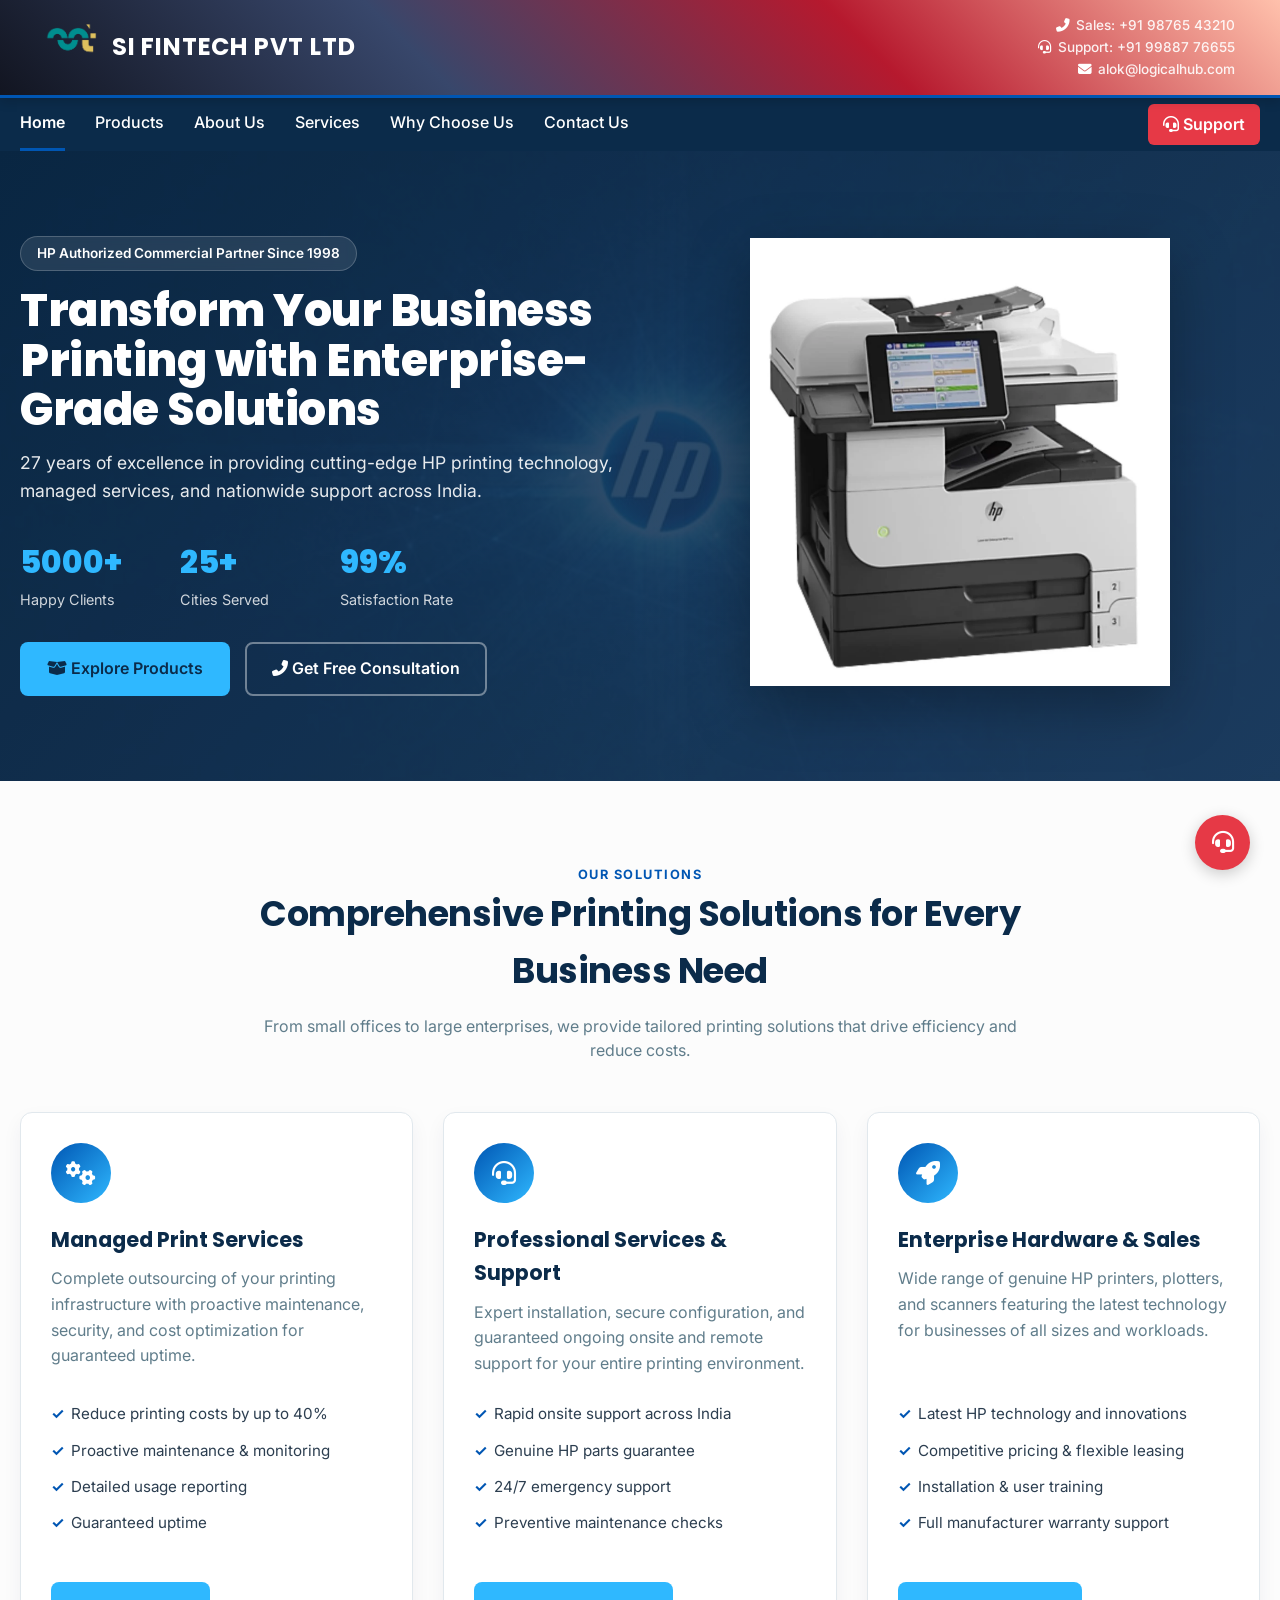
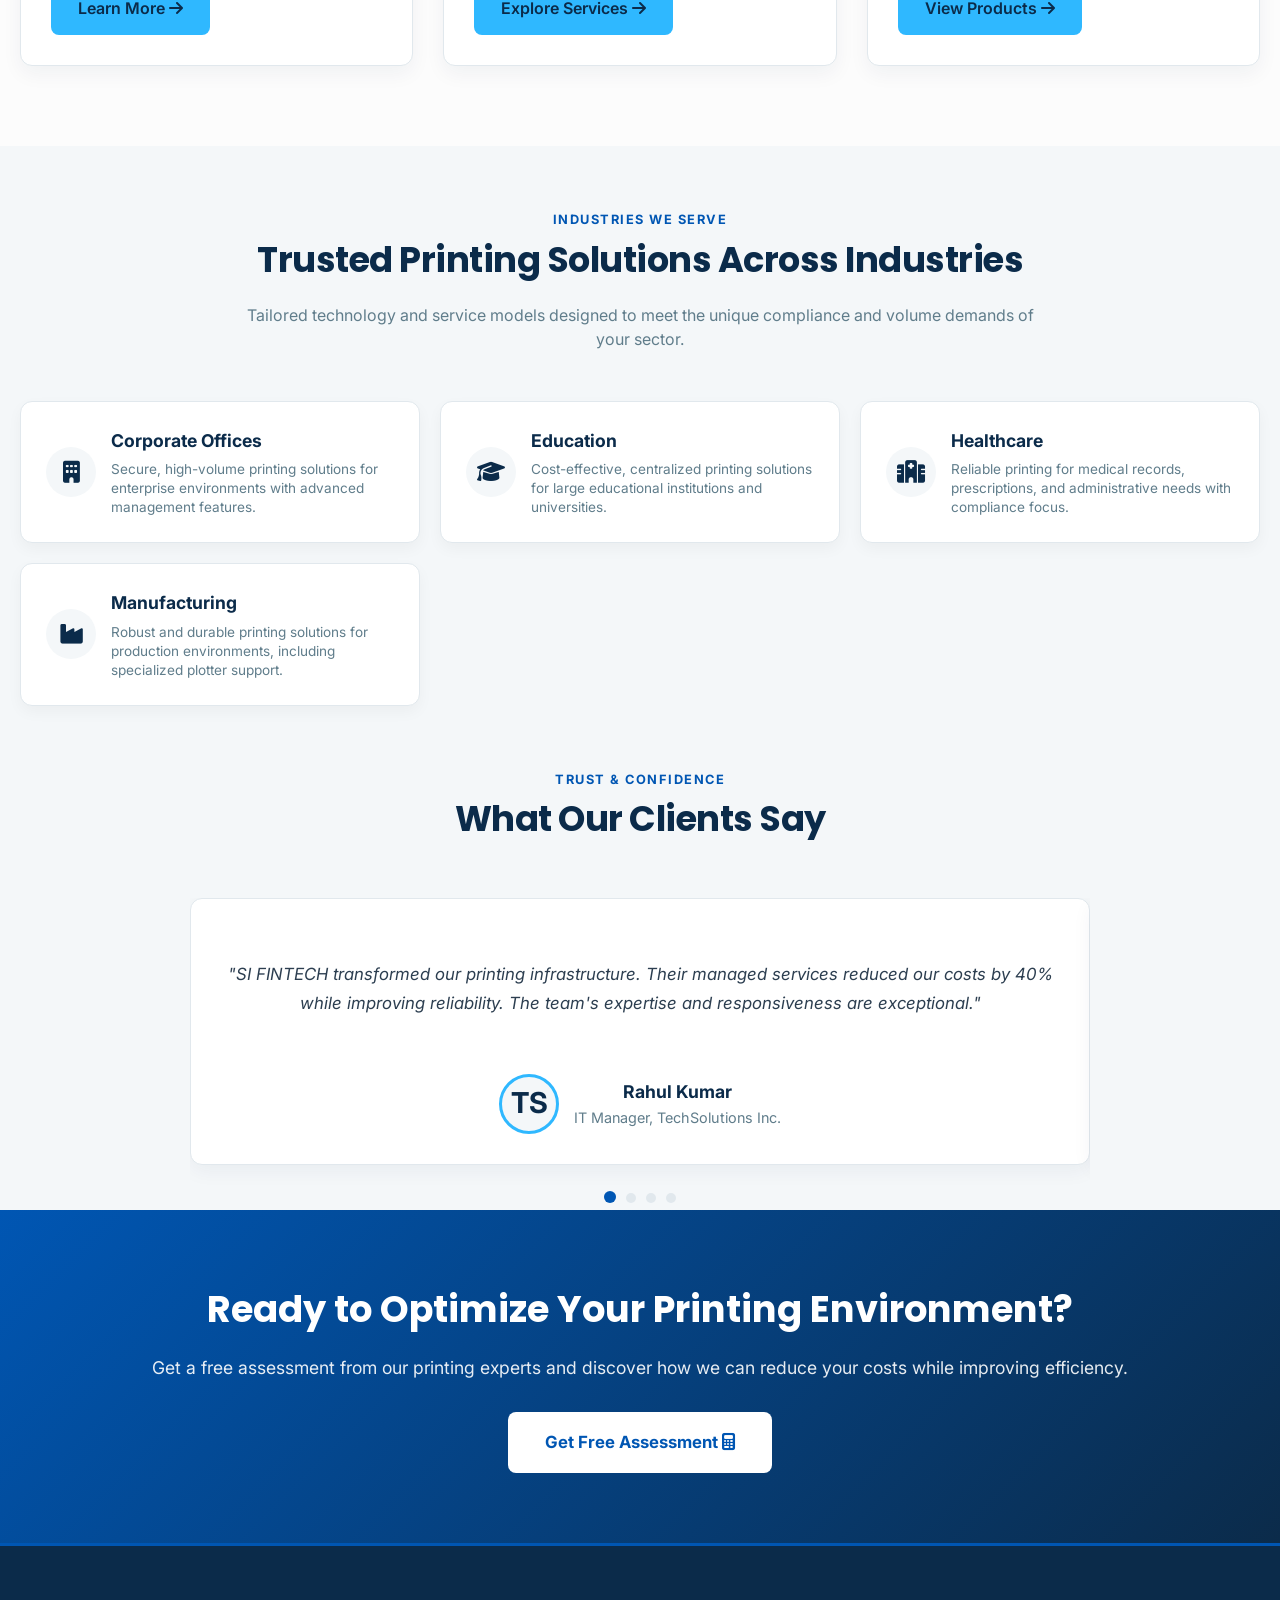
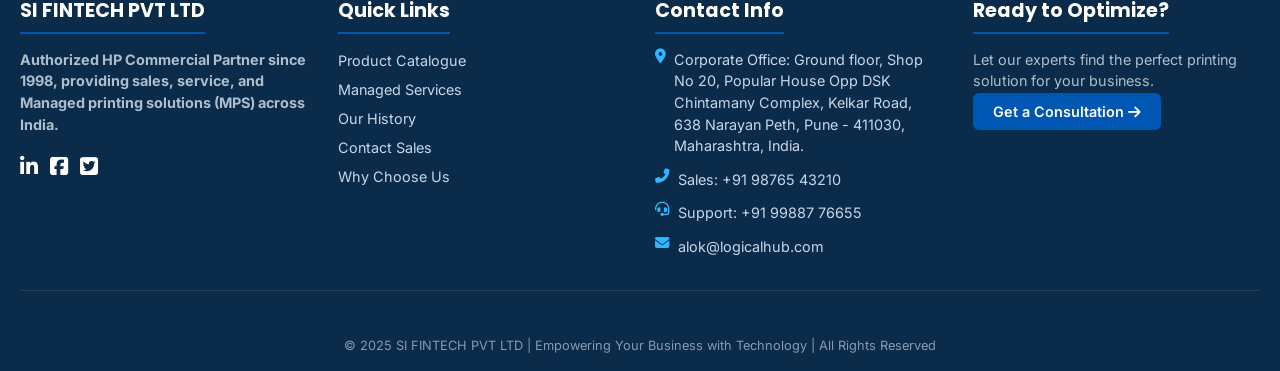
==== index.html @ 65363b20 "Initial website upload" ====
<!DOCTYPE html>
<html lang="en">

<head>
    <meta charset="UTF-8">
    <meta name="viewport" content="width=device-width, initial-scale=1.0">
    <title>SI FINTECH LTD - Premium HP Printer Solutions</title>
    <meta name="description"
        content="SI FINTECH LTD - HP Authorized Sales & Service Commercial Partner offering premium printing solutions, managed services, and expert support across India.">
    <link rel="stylesheet" href="https://cdnjs.cloudflare.com/ajax/libs/font-awesome/6.4.0/css/all.min.css">
    <link rel="preconnect" href="https://fonts.googleapis.com">
    <link rel="preconnect" href="https://fonts.gstatic.com" crossorigin>
    <link
        href="https://fonts.googleapis.com/css2?family=Poppins:wght@400;600;700;800&family=Inter:wght@400;500;600;700&display=swap"
        rel="stylesheet">

    <style>
        /* =======================================
           Global/Design Variables (Consistent Palette)
           ======================================= */
        :root {
            --primary-blue: #0056b3;
            /* HP Blue/Core Brand */
            --secondary-navy: #0B2B4A;
            /* Dark Header/Footer/Text */
            --accent-sky: #2FB8FF;
            /* Primary CTA/Highlight */
            --accent-red: #e63946;
            /* Support/Urgent CTA */
            --text-dark: #2c3e50;
            --text-medium: #607d8b;
            --bg-main: #fcfcfc;
            --bg-light: #f4f7f9;
            /* Subtle background */
            --border-subtle: #e1e8ed;
            --shadow-card: 0 10px 30px rgba(11, 43, 74, 0.08);
            --shadow-hover: 0 20px 40px rgba(11, 43, 74, 0.15);
            /* Updated Header Gradient for a premium, darker feel */
            --header-gradient: linear-gradient(45deg, #121521, #38476b, #b6192e, #ffc1ac);
            --gradient-primary: linear-gradient(135deg, var(--primary-blue), var(--accent-sky));
            --gradient-secondary: linear-gradient(135deg, var(--secondary-navy), #1f4268);
            --max-width: 1280px;
        }

        /* Base and Layout Reset */
        * {
            box-sizing: border-box;
            margin: 0;
            padding: 0;
        }

        html {
            scroll-behavior: smooth;
        }

        body {
            font-family: 'Inter', sans-serif;
            color: var(--text-dark);
            line-height: 1.6;
            background: var(--bg-light);
            min-height: 100vh;
            display: flex;
            flex-direction: column;
            -webkit-font-smoothing: antialiased;
            -moz-osx-font-smoothing: grayscale;
        }

        a {
            text-decoration: none;
            color: var(--primary-blue);
            transition: color 0.2s, background-color 0.2s;
        }

        a:hover {
            color: var(--accent-sky);
        }

        /* ---------------------------------------
           Header and Navigation (Refined)
           --------------------------------------- */
        header {
            background: var(--header-gradient);
            color: white;
            padding: 15px 25px;
            /* Reduced padding */
            border-bottom: 3px solid var(--primary-blue);
            box-shadow: 0 4px 10px rgba(0, 0, 0, 0.15);
            position: relative;
            top: 0;
            z-index: 1000;

        }

        .header-content {
            max-width: var(--max-width);
            margin: 0 auto;
            padding: 0 20px;
            display: flex;
            justify-content: space-between;
            align-items: center;
        }

        .logo {
            display: flex;
            align-items: center;
            gap: 12px;
        }

        .logo img {
            height: 55px;
            /* Slightly reduced logo size */
            width: auto;
        }

        .header-content h1 {
            font-size: 1.5rem;
            /* Reduced font size */
            font-weight: 700;
            margin: 0;
            letter-spacing: 0.8px;
            text-transform: uppercase;
            font-family: 'Poppins', sans-serif;
        }

        .header-contact {
            display: flex;
            flex-direction: column;
            align-items: flex-end;
            font-size: 0.85rem;
        }

        .header-contact .contact-info {
            display: flex;
            align-items: center;
            gap: 6px;
        }

        .header-contact a {
            color: white;
            font-weight: 500;
            opacity: 0.9;
        }

        .header-contact a:hover {
            color: var(--accent-sky);
        }

        nav {
            background: var(--secondary-navy);
            box-shadow: 0 2px 4px rgba(0, 0, 0, 0.05);
        }

        .nav-container {
            max-width: var(--max-width);
            margin: 0 auto;
            padding: 0 20px;
            display: flex;
            justify-content: flex-start;
            gap: 30px;
        }

        nav a {
            padding: 12px 0;
            /* Reduced padding */
            font-size: 1rem;
            color: white;
            font-weight: 500;
            transition: color 0.2s, border-bottom 0.2s;
            border-bottom: 3px solid transparent;
            /* Reduced border thickness */
        }

        nav a:hover {
            color: var(--accent-sky);
            border-bottom-color: var(--accent-sky);
        }

        nav a.active {
            color: white;
            border-bottom-color: var(--primary-blue);
            font-weight: 600;
        }

        .support-link {
            margin-left: auto;
            background: var(--accent-red);
            padding: 8px 15px !important;
            border-radius: 6px;
            border-bottom: none !important;
            font-weight: 600;
            align-self: center;
            /* Align with nav links */
        }

        .support-link:hover {
            background: #c1121f;
            color: white !important;
            transform: translateY(-1px);
        }

        /* ---------------------------------------
           HERO SECTION (Tighter/More Professional)
           --------------------------------------- */
        .modern-hero {
            position: relative;
            min-height: 70vh;
            /* Reduced height */
            background: var(--gradient-secondary);
            color: white;
            display: flex;
            align-items: center;
            overflow: hidden;
        }

        .hero-background {
            position: absolute;
            top: 0;
            left: 0;
            width: 100%;
            height: 100%;
            background: url('Home-page-photos/hp.jpg') center/cover;
            opacity: 0.1;
            /* Reduced opacity */
            z-index: 1;
        }

        .hero-content {
            position: relative;
            z-index: 2;
            max-width: var(--max-width);
            margin: 0 auto;
            padding: 60px 20px;
            width: 100%;
            display: grid;
            grid-template-columns: 1fr 1fr;
            gap: 40px;
            /* Reduced gap */
            align-items: center;
        }

        .hero-text {
            max-width: 600px;
        }

        .hero-badge {
            display: inline-block;
            background: rgba(255, 255, 255, 0.1);
            padding: 6px 16px;
            /* Reduced padding */
            border-radius: 20px;
            font-size: 0.85rem;
            margin-bottom: 15px;
            backdrop-filter: blur(5px);
            border: 1px solid rgba(255, 255, 255, 0.2);
            font-weight: 600;
        }

        .hero-text h1 {
            font-size: 2.8rem;
            /* Reduced font size for better decency */
            font-weight: 800;
            margin-bottom: 15px;
            line-height: 1.1;
            font-family: 'Poppins', sans-serif;
            letter-spacing: -0.5px;
        }

        .hero-text p {
            font-size: 1.1rem;
            /* Reduced font size */
            margin-bottom: 25px;
            opacity: 0.9;
        }

        .hero-stats {
            display: flex;
            gap: 40px;
            margin: 30px 0;
            flex-wrap: wrap;
        }

        .hero-stat {
            text-align: left;
            /* Aligned left for better flow with hero text */
            min-width: 120px;
        }

        .hero-stat-number {
            font-size: 2rem;
            /* Reduced font size */
            font-weight: 800;
            color: var(--accent-sky);
            display: block;
            font-family: 'Poppins', sans-serif;
        }

        .hero-stat-label {
            font-size: 0.9rem;
            opacity: 0.8;
        }

        .hero-buttons {
            display: flex;
            gap: 15px;
            flex-wrap: wrap;
        }

        .btn {
            display: inline-block;
            padding: 12px 25px;
            /* Reduced padding */
            border-radius: 8px;
            font-weight: 600;
            transition: all 0.3s ease;
            font-size: 1rem;
            border: 2px solid transparent;
        }

        .btn-primary {
            background: var(--accent-sky);
            color: var(--secondary-navy);
        }

        .btn-primary:hover {
            background: white;
            transform: translateY(-2px);
            box-shadow: 0 8px 20px rgba(0, 0, 0, 0.15);
        }

        .btn-secondary {
            background: transparent;
            color: white;
            border: 2px solid rgba(255, 255, 255, 0.4);
        }

        .btn-secondary:hover {
            background: rgba(255, 255, 255, 0.1);
            color: white;
            transform: translateY(-2px);
            border: 2px solid white;
        }

        .hero-visual {
            position: relative;
            text-align: center;
            padding: 10px;
        }

        .hero-product {
            max-width: 100%;
            height: auto;
            filter: drop-shadow(0 20px 30px rgba(0, 0, 0, 0.3));
            animation: float 3s ease-in-out infinite;
        }

        /* Keep existing float animation */
        @keyframes float {

            0%,
            100% {
                transform: translateY(0);
            }

            50% {
                transform: translateY(-10px);
            }
        }

        /* ---------------------------------------
           FEATURED SOLUTIONS SECTION (Refined Cards)
           --------------------------------------- */
        .featured-solutions {
            padding: 80px 20px;
            /* Reduced padding */
            background: var(--bg-main);
        }

        .section-header {
            text-align: center;
            max-width: 800px;
            margin: 0 auto 50px;
        }

        .section-tag {
            color: var(--primary-blue);
            /* Changed tag color to primary blue */
            font-weight: 700;
            margin-bottom: 10px;
            text-transform: uppercase;
            letter-spacing: 1.5px;
            font-size: 0.8rem;
        }

        .section-title {
            font-size: 2.2rem;
            /* Reduced font size */
            color: var(--secondary-navy);
            margin-bottom: 15px;
            font-weight: 700;
            font-family: 'Poppins', sans-serif;
            letter-spacing: -0.5px;
        }

        .section-subtitle {
            font-size: 1rem;
            /* Reduced font size */
            color: var(--text-medium);
            line-height: 1.5;
        }

        .solutions-grid {
            max-width: var(--max-width);
            margin: 0 auto;
            display: grid;
            grid-template-columns: repeat(auto-fit, minmax(320px, 1fr));
            gap: 30px;
        }

        .solution-card {
            background: white;
            border-radius: 12px;
            /* Softer corners */
            padding: 30px;
            /* Reduced padding */
            box-shadow: 0 8px 20px rgba(11, 43, 74, 0.05);
            /* Softer shadow */
            transition: all 0.3s ease;
            border: 1px solid var(--border-subtle);
            text-align: left;
            /* Aligned left for pro look */
            position: relative;
            display: flex;
            flex-direction: column;
            min-height: 380px;
            /* Consistent height */
        }

        .solution-card:hover {
            transform: translateY(-5px);
            box-shadow: var(--shadow-hover);
        }

        .solution-icon {
            width: 60px;
            /* Reduced icon size */
            height: 60px;
            background: var(--gradient-primary);
            border-radius: 50%;
            display: flex;
            align-items: center;
            justify-content: center;
            margin: 0 0 20px 0;
            /* Aligned left */
            color: white;
            font-size: 1.5rem;
        }

        .solution-card h3 {
            font-size: 1.3rem;
            /* Reduced font size */
            color: var(--secondary-navy);
            margin-bottom: 10px;
            font-weight: 700;
            font-family: 'Poppins', sans-serif;
        }

        .solution-card p {
            color: var(--text-medium);
            margin-bottom: 20px;
            line-height: 1.6;
        }

        .solution-features {
            list-style: none;
            margin-bottom: 25px;
            margin-top: auto;
            /* Push features and button to bottom */
        }

        .solution-features li {
            padding: 6px 0;
            color: var(--text-dark);
            position: relative;
            padding-left: 20px;
            /* Reduced padding */
            font-size: 0.95rem;
        }

        .solution-features li::before {
            content: '✓';
            position: absolute;
            left: 0;
            color: var(--primary-blue);
            /* Changed checkmark color */
            font-weight: bold;
        }

        .solution-card .btn-primary {
            margin-top: 15px;
            align-self: flex-start;
            /* Align button left */
        }

        /* ---------------------------------------
           INDUSTRY FOCUS SECTION (Inline style for Decency)
           --------------------------------------- */
        .industry-focus {
            padding: 60px 20px;
            /* Reduced padding */
            background: var(--bg-light);
        }

        .industry-grid {
            max-width: var(--max-width);
            margin: 0 auto;
            display: grid;
            /* Updated to use the 3-column layout on large screens for a cleaner look */
            grid-template-columns: repeat(auto-fit, minmax(300px, 1fr));
            gap: 20px;
        }

        .industry-card {
            background: white;
            border-radius: 12px;
            padding: 25px;
            text-align: left;
            box-shadow: 0 6px 15px rgba(0, 0, 0, 0.04);
            transition: all 0.3s ease;
            border: 1px solid var(--border-subtle);
            display: flex;
            /* Flexbox for icon and text alignment */
            align-items: center;
            gap: 15px;
        }

        .industry-card:hover {
            transform: translateY(-3px);
            box-shadow: 0 10px 25px rgba(0, 0, 0, 0.08);
        }

        .industry-icon {
            flex-shrink: 0;
            /* Prevent icon from shrinking */
            width: 50px;
            height: 50px;
            background: var(--bg-light);
            border-radius: 50%;
            display: flex;
            align-items: center;
            justify-content: center;
            color: var(--secondary-navy);
            font-size: 1.4rem;
        }

        .industry-text h3 {
            font-size: 1.1rem;
            color: var(--secondary-navy);
            margin-bottom: 5px;
            font-weight: 700;
        }

        .industry-text p {
            color: var(--text-medium);
            font-size: 0.85rem;
            line-height: 1.4;
            margin-bottom: 0;
        }

        /* ---------------------------------------
           HP PARTNERSHIP BANNER
           --------------------------------------- */
        .partnership-banner {
            background: var(--gradient-secondary);
            color: white;
            padding: 60px 20px;
            /* Reduced padding */
            text-align: center;
        }

        .hp-logo {
            font-size: 3rem;
            color: white;
            margin-bottom: 15px;
        }

        .partnership-content h2 {
            font-size: 2rem;
            /* Reduced font size */
            margin-bottom: 15px;
            font-family: 'Poppins', sans-serif;
        }

        .partnership-content p {
            font-size: 1.1rem;
            margin-bottom: 25px;
            opacity: 0.9;
        }

        /* Add these styles to the existing <style> block */

        /* ---------------------------------------
   TESTIMONIALS CAROUSEL (Updated)
   --------------------------------------- */
        .testimonials-carousel {
            max-width: 900px;
            /* Increased max width for more impact */
            margin: 0 auto;
            overflow: hidden;
            /* Hide extra slides */
            position: relative;
        }

        .testimonial-slides-wrapper {
            display: flex;
            transition: transform 0.8s ease-in-out;
            /* Smooth transition for slide changes */
            width: 400%;
            /* For 4 slides */
        }

        .testimonial-slide {
            flex: 0 0 25%;
            /* Each slide takes 25% of the wrapper (for 4 slides) */
            background: white;
            border-radius: 12px;
            padding: 30px;
            box-shadow: 0 6px 20px rgba(11, 43, 74, 0.05);
            text-align: center;
            border: 1px solid var(--border-subtle);
            box-sizing: border-box;
            /* Ensure padding is included in the 25% width */
        }

        .testimonial-text {
            font-size: 1.05rem;
            line-height: 1.7;
            color: var(--text-dark);
            margin-bottom: 25px;
            font-style: italic;
            min-height: 120px;
            /* Ensure consistent card height */
            display: flex;
            align-items: center;
            justify-content: center;
        }

        .testimonial-author {
            display: flex;
            align-items: center;
            justify-content: center;
            gap: 15px;
            margin-top: 20px;
        }

        .author-logo-container {
            width: 60px;
            height: 60px;
            border-radius: 50%;
            overflow: hidden;
            background: var(--bg-light);
            border: 3px solid var(--accent-sky);
            display: flex;
            align-items: center;
            justify-content: center;
            flex-shrink: 0;
        }

        .author-logo-container img {
            width: 100%;
            height: 100%;
            object-fit: contain;
            padding: 5px;
        }

        .author-logo-placeholder {
            font-size: 1.8rem;
            font-weight: 700;
            color: var(--secondary-navy);
        }

        .author-info h4 {
            font-size: 1.1rem;
            color: var(--secondary-navy);
            margin: 0;
            font-weight: 700;
        }

        .author-info p {
            font-size: 0.9rem;
            color: var(--text-medium);
            margin: 0;
        }

        /* Dots for navigation */
        .carousel-dots {
            text-align: center;
            margin-top: 20px;
        }

        .dot {
            display: inline-block;
            height: 10px;
            width: 10px;
            margin: 0 5px;
            background-color: var(--border-subtle);
            border-radius: 50%;
            cursor: pointer;
            transition: background-color 0.3s;
        }

        .dot.active {
            background-color: var(--primary-blue);
            width: 12px;
            height: 12px;
        }

        /* Responsive adjustments for the carousel */
        @media (max-width: 768px) {
            .testimonial-text {
                min-height: 100px;
            }
        }

        /* ---------------------------------------
           CTA SECTION (More contrast)
           --------------------------------------- */
        .cta-section {
            padding: 70px 20px;
            background: linear-gradient(135deg, var(--primary-blue) 0%, var(--secondary-navy) 100%);
            /* Stronger gradient */
            color: white;
            text-align: center;
        }

        .cta-content h2 {
            font-size: 2.3rem;
            margin-bottom: 15px;
            font-family: 'Poppins', sans-serif;
            font-weight: 700;
        }

        .cta-content p {
            font-size: 1.1rem;
            margin-bottom: 30px;
            opacity: 0.9;
        }

        .btn-white {
            background: white;
            color: var(--primary-blue);
            padding: 15px 35px;
            font-size: 1.05rem;
            font-weight: 700;
            border-radius: 8px;
        }

        .btn-white:hover {
            background: var(--accent-sky);
            color: white;
            transform: translateY(-2px);
        }

        /* ---------------------------------------
           Footer Styles (Tighter)
           --------------------------------------- */
        .main-footer {
            background: var(--secondary-navy);
            color: #aebecd;
            padding: 50px 20px 0;
            font-size: 0.9rem;
            border-top: 3px solid var(--primary-blue);
        }

        .footer-container {
            max-width: var(--max-width);
            margin: 0 auto 30px;
            display: grid;
            grid-template-columns: repeat(auto-fit, minmax(220px, 1fr));
            gap: 30px;
            padding-bottom: 20px;
            border-bottom: 1px solid rgba(255, 255, 255, 0.1);
        }

        .footer-column h4 {
            font-size: 1.2rem;
            color: white;
            margin-bottom: 15px;
            font-weight: 700;
            border-bottom: 2px solid var(--primary-blue);
            padding-bottom: 5px;
            display: inline-block;
            font-family: 'Poppins', sans-serif;
        }

        .footer-column p {
            margin-bottom: 8px;
            line-height: 1.5;
        }

        .footer-links ul {
            list-style: none;
        }

        .footer-links li {
            margin-bottom: 6px;
        }

        .footer-links a,
        .footer-contact a,
        .footer-contact span {
            color: #c6d8ea;
            transition: color 0.2s;
            line-height: 1.5;
            display: inline-block;
        }

        .footer-links a:hover,
        .footer-contact a:hover {
            color: var(--accent-sky);
        }

        .footer-contact i {
            color: var(--accent-sky);
            margin-right: 8px;
            width: 15px;
        }

        .footer-contact-item {
            display: flex;
            align-items: flex-start;
            margin-bottom: 12px;
        }

        .social-links {
            margin-top: 15px;
            display: flex;
            gap: 12px;
        }

        .social-links a {
            font-size: 1.3rem;
            color: white;
        }

        .btn-footer-cta {
            background-color: var(--primary-blue);
            color: white;
            padding: 10px 20px;
            border-radius: 6px;
            font-weight: 600;
            margin-top: 10px;
            transition: background 0.3s;
        }

        .btn-footer-cta:hover {
            background-color: var(--accent-sky);
        }

        .footer-bottom {
            text-align: center;
            padding: 15px 20px;
            font-size: 0.8rem;
            color: #889aad;
        }

        /* Floating Support (Use button for better accessibility) */
        .floating-support {
            position: fixed;
            bottom: 30px;
            right: 30px;
            z-index: 1000;
            display: flex;
            flex-direction: column;
            align-items: flex-end;
            gap: 10px;
        }

        .support-icon {
            border: none;
            width: 55px;
            height: 55px;
            background: var(--accent-red);
            border-radius: 50%;
            display: flex;
            align-items: center;
            justify-content: center;
            color: white;
            font-size: 1.4rem;
            cursor: pointer;
            box-shadow: 0 4px 15px rgba(0, 0, 0, 0.2);
            transition: all 0.3s;
        }

        .support-icon:hover {
            transform: scale(1.05);
        }

        .support-options {
            background: white;
            border-radius: 8px;
            box-shadow: 0 5px 20px rgba(0, 0, 0, 0.15);
            padding: 10px;
            display: none;
            flex-direction: column;
            gap: 8px;
            min-width: 160px;
        }

        .floating-support.active .support-options {
            display: flex;
        }

        .support-option {
            display: flex;
            align-items: center;
            gap: 10px;
            padding: 8px 10px;
            border-radius: 4px;
            color: var(--secondary-navy);
            font-weight: 500;
            transition: background 0.2s;
            font-size: 0.9rem;
        }

        .support-option:hover {
            background: var(--bg-light);
        }

        .support-option i {
            width: 20px;
            text-align: center;
        }

        /* Back to Top Button */
        .back-to-top {
            position: fixed;
            bottom: 30px;
            right: 30px;
            width: 50px;
            height: 50px;
            background: var(--primary-blue);
            color: white;
            border-radius: 50%;
            display: flex;
            align-items: center;
            justify-content: center;
            cursor: pointer;
            opacity: 0;
            visibility: hidden;
            transition: all 0.3s;
            z-index: 999;
            box-shadow: 0 4px 10px rgba(0, 0, 0, 0.2);
        }

        .back-to-top.visible {
            opacity: 1;
            visibility: visible;
            bottom: 90px;
            /* Offset from floating support options */
        }

        .floating-support.active+.back-to-top.visible {
            bottom: 200px;
            /* Move up when options are open */
        }

        .back-to-top:hover {
            background: var(--secondary-navy);
            transform: translateY(-2px);
        }

        /* ---------------------------------------
           Responsive Design
           --------------------------------------- */
        @media (max-width: 1024px) {
            .hero-content {
                grid-template-columns: 1fr;
                text-align: center;
                gap: 40px;
            }

            .hero-stat {
                text-align: center;
            }

            .hero-stats {
                justify-content: center;
            }

            .hero-buttons {
                justify-content: center;
            }

            .hero-text h1 {
                font-size: 2.5rem;
            }

            .industry-grid {
                grid-template-columns: repeat(auto-fit, minmax(350px, 1fr));
            }
        }

        @media (max-width: 768px) {
            .header-content {
                flex-direction: column;
                text-align: center;
                gap: 15px;
            }

            .header-contact {
                align-items: center;
                margin-top: 10px;
            }

            .nav-container {
                justify-content: space-around;
                gap: 15px;
                flex-wrap: wrap;
            }

            nav a {
                padding: 10px 0;
            }

            .support-link {
                margin-left: 0;
            }

            .hero-text h1 {
                font-size: 2rem;
            }

            .hero-text p {
                font-size: 1rem;
            }

            .solutions-grid {
                grid-template-columns: 1fr;
            }

            .section-title {
                font-size: 1.8rem;
            }

            .industry-grid {
                grid-template-columns: 1fr;
            }

            .industry-card {
                flex-direction: column;
                text-align: center;
            }

            .industry-text {
                text-align: center;
            }

            .industry-icon {
                margin: 0 auto;
            }

            .cta-content h2 {
                font-size: 1.8rem;
            }

            .footer-container {
                grid-template-columns: 1fr;
                text-align: center;
            }

            .footer-column h4 {
                margin-top: 20px;
            }

            .social-links {
                justify-content: center;
            }

            .footer-contact-item {
                flex-direction: column;
                align-items: center;
            }

            .footer-contact i {
                margin-right: 0;
                margin-bottom: 5px;
            }

            .floating-support {
                bottom: 20px;
                right: 20px;
            }

            .back-to-top {
                bottom: 80px;
                right: 20px;
            }
        }
    </style>
</head>

<body>
    <header>
        <div class="header-content">
            <div class="logo">
                <img src="SI FINTECH LTD Logo Design.png" alt="SI Fintech Logo">
                <h1>SI FINTECH PVT LTD</h1>
            </div>
            <div class="header-contact">
                <div class="contact-info">
                    <i class="fas fa-phone-alt"></i>
                    <a href="tel:+919876543210">Sales: +91 98765 43210</a>
                </div>
                <div class="contact-info">
                    <i class="fas fa-headset"></i>
                    <a href="tel:+919988776655">Support: +91 99887 76655</a>
                </div>
                <div class="contact-info">
                    <i class="fas fa-envelope"></i>
                    <a href="mailto:alok@logicalhub.com">alok@logicalhub.com</a>
                </div>
            </div>
        </div>
    </header>

    <nav>
        <div class="nav-container" role="navigation" aria-label="Main navigation">
            <a href="index.html" class="active">Home</a>
            <a href="products.html">Products</a>
            <a href="about.html">About Us</a>
            <a href="services.html">Services</a>
            <a href="unique.html">Why Choose Us</a>
            <a href="contact.html">Contact Us</a>
            <a href="support.html" class="support-link"><i class="fas fa-headset"></i> Support</a>
        </div>
    </nav>

    <section class="modern-hero" aria-labelledby="hero-heading">
        <div class="hero-background"></div>
        <div class="hero-content">
            <div class="hero-text">
                <span class="hero-badge">HP Authorized Commercial Partner Since 1998</span>
                <h1 id="hero-heading">Transform Your Business Printing with Enterprise-Grade Solutions</h1>
                <p>27 years of excellence in providing cutting-edge HP printing technology, managed services, and
                    nationwide support across India.</p>

                <div class="hero-stats">
                    <div class="hero-stat">
                        <span class="hero-stat-number">5000+</span>
                        <span class="hero-stat-label">Happy Clients</span>
                    </div>
                    <div class="hero-stat">
                        <span class="hero-stat-number">25+</span>
                        <span class="hero-stat-label">Cities Served</span>
                    </div>
                    <div class="hero-stat">
                        <span class="hero-stat-number">99%</span>
                        <span class="hero-stat-label">Satisfaction Rate</span>
                    </div>
                </div>

                <div class="hero-buttons">
                    <a href="products.html" class="btn btn-primary"><i class="fas fa-box-open"></i> Explore Products</a>
                    <a href="contact.html" class="btn btn-secondary"><i class="fas fa-phone-alt"></i> Get Free
                        Consultation</a>
                </div>
            </div>
            <div class="hero-visual" aria-hidden="true">
                <img src="Home-page-photos/HP-72525.png" alt="HP Enterprise Printer" class="hero-product" loading="lazy"
                    width="420" height="420">
            </div>
        </div>
    </section>

    <section class="featured-solutions" aria-labelledby="solutions-title">
        <div class="section-header">
            <span class="section-tag">Our Solutions</span>
            <h2 id="solutions-title" class="section-title">Comprehensive Printing Solutions for Every Business Need</h2>
            <p class="section-subtitle">From small offices to large enterprises, we provide tailored printing solutions
                that drive efficiency and reduce costs.</p>
        </div>

        <div class="solutions-grid">
            <article class="solution-card" role="listitem">
                <div class="solution-icon" aria-hidden="true">
                    <i class="fas fa-cogs"></i>
                </div>
                <h3>Managed Print Services</h3>
                <p>Complete outsourcing of your printing infrastructure with proactive maintenance, security, and cost
                    optimization for guaranteed uptime.</p>
                <ul class="solution-features">
                    <li>Reduce printing costs by up to 40%</li>
                    <li>Proactive maintenance & monitoring</li>
                    <li>Detailed usage reporting</li>
                    <li>Guaranteed uptime</li>
                </ul>
                <a href="services.html" class="btn btn-primary">Learn More <i class="fas fa-arrow-right"></i></a>
            </article>

            <article class="solution-card" role="listitem">
                <div class="solution-icon" aria-hidden="true">
                    <i class="fas fa-headset"></i>
                </div>
                <h3>Professional Services & Support</h3>
                <p>Expert installation, secure configuration, and guaranteed ongoing onsite and remote support for your
                    entire
                    printing environment.</p>
                <ul class="solution-features">
                    <li>Rapid onsite support across India</li>
                    <li>Genuine HP parts guarantee</li>
                    <li>24/7 emergency support</li>
                    <li>Preventive maintenance checks</li>
                </ul>
                <a href="services.html" class="btn btn-primary">Explore Services <i class="fas fa-arrow-right"></i></a>
            </article>

            <article class="solution-card" role="listitem">
                <div class="solution-icon" aria-hidden="true">
                    <i class="fas fa-rocket"></i>
                </div>
                <h3>Enterprise Hardware & Sales</h3>
                <p>Wide range of genuine HP printers, plotters, and scanners featuring the latest technology for
                    businesses of all sizes and workloads.</p>
                <ul class="solution-features">
                    <li>Latest HP technology and innovations</li>
                    <li>Competitive pricing & flexible leasing</li>
                    <li>Installation & user training</li>
                    <li>Full manufacturer warranty support</li>
                </ul>
                <a href="products.html" class="btn btn-primary">View Products <i class="fas fa-arrow-right"></i></a>
            </article>
        </div>
    </section>

    <section class="industry-focus" aria-labelledby="industry-title">
        <div class="section-header">
            <span class="section-tag">Industries We Serve</span>
            <h2 id="industry-title" class="section-title">Trusted Printing Solutions Across Industries</h2>
            <p class="section-subtitle">Tailored technology and service models designed to meet the unique compliance
                and volume demands of your sector.</p>
        </div>

        <div class="industry-grid">
            <div class="industry-card">
                <div class="industry-icon"><i class="fas fa-building"></i></div>
                <div class="industry-text">
                    <h3>Corporate Offices</h3>
                    <p>Secure, high-volume printing solutions for enterprise environments with advanced management
                        features.</p>
                </div>
            </div>

            <div class="industry-card">
                <div class="industry-icon"><i class="fas fa-graduation-cap"></i></div>
                <div class="industry-text">
                    <h3>Education</h3>
                    <p>Cost-effective, centralized printing solutions for large educational institutions and
                        universities.</p>
                </div>
            </div>

            <div class="industry-card">
                <div class="industry-icon"><i class="fas fa-hospital"></i></div>
                <div class="industry-text">
                    <h3>Healthcare</h3>
                    <p>Reliable printing for medical records, prescriptions, and administrative needs with compliance
                        focus.</p>
                </div>
            </div>

            <div class="industry-card">
                <div class="industry-icon"><i class="fas fa-industry"></i></div>
                <div class="industry-text">
                    <h3>Manufacturing</h3>
                    <p>Robust and durable printing solutions for production environments, including specialized plotter
                        support.</p>
                </div>
            </div>
        </div>
    </section>


    <section class="testimonials-section" aria-labelledby="testimonials-heading">
        <div class="section-header">
            <span class="section-tag">Trust & Confidence</span>
            <h2 id="testimonials-heading" class="section-title">What Our Clients Say</h2>
        </div>

        <div class="testimonials-carousel">
            <div class="testimonial-slides-wrapper" id="testimonialWrapper">
                <div class="testimonial-slide" role="article" aria-live="polite">
                    <p class="testimonial-text">"SI FINTECH transformed our printing infrastructure. Their managed
                        services
                        reduced our costs by 40% while improving reliability. The team's expertise and responsiveness
                        are
                        exceptional."</p>
                    <div class="testimonial-author">
                        <div class="author-logo-container">
                            <div class="author-logo-placeholder">TS</div>
                        </div>
                        <div class="author-info">
                            <h4>Rahul Kumar</h4>
                            <p>IT Manager, TechSolutions Inc.</p>
                        </div>
                    </div>
                </div>

                <div class="testimonial-slide" role="article" aria-live="polite">
                    <p class="testimonial-text">"The procurement of our new HP fleet was seamless. Excellent pricing,
                        swift
                        installation, and their team handled all the training. Truly professional service from start to
                        finish."</p>
                    <div class="testimonial-author">
                        <div class="author-logo-container">
                            <div class="author-logo-placeholder">AEC</div>
                        </div>
                        <div class="author-info">
                            <h4>Priya Sharma</h4>
                            <p>Head of Procurement, Ace Engineering Corp.</p>
                        </div>
                    </div>
                </div>

                <div class="testimonial-slide" role="article" aria-live="polite">
                    <p class="testimonial-text">"We rely heavily on our plotters, and SI FINTECH's support has been
                        flawless.
                        Genuine parts and rapid onsite service keep our projects on track. A true partner."</p>
                    <div class="testimonial-author">
                        <div class="author-logo-container">
                            <div class="author-logo-placeholder">CST</div>
                        </div>
                        <div class="author-info">
                            <h4>Mark D'Souza</h4>
                            <p>Operations Director, CityScape Technologies.</p>
                        </div>
                    </div>
                </div>

                <div class="testimonial-slide" role="article" aria-live="polite">
                    <p class="testimonial-text">"As a national bank, we need uniform service across 15+ branches. SI
                        FINTECH
                        delivers consistent, top-tier service and support wherever we are in India."</p>
                    <div class="testimonial-author">
                        <div class="author-logo-container">
                            <div class="author-logo-placeholder">NB</div>
                        </div>
                        <div class="author-info">
                            <h4>Anjali Singh</h4>
                            <p>Branch IT Coordinator, National Bank of India.</p>
                        </div>
                    </div>
                </div>
            </div>
            <div class="carousel-dots" id="carouselDots">
            </div>
        </div>
    </section>

    <section class="cta-section" aria-labelledby="cta-heading">
        <div class="cta-content">
            <h2 id="cta-heading">Ready to Optimize Your Printing Environment?</h2>
            <p>Get a free assessment from our printing experts and discover how we can reduce your costs while improving
                efficiency.</p>
            <a href="contact.html" class="btn btn-white">Get Free Assessment <i class="fas fa-calculator"></i></a>
        </div>
    </section>

    <footer class="main-footer" aria-labelledby="footer-heading">
        <div class="footer-container">
            <div class="footer-column footer-about">
                <h4>SI FINTECH PVT LTD</h4>
                <p>
                    <b>Authorized HP Commercial Partner since 1998, providing sales, service, and Managed printing
                        solutions (MPS) across India.</b>
                </p>
                <div class="social-links" aria-label="Social Media Links">
                    <a href="https://www.linkedin.com/cws/share?url=https://www.indiamart.com/sifintech/
                            " aria-label="LinkedIn"><i class="fab fa-linkedin-in"></i></a>
                    <a href="https://www.facebook.com/sharer.php?u=https://www.indiamart.com/sifintech/"
                        aria-label="Facebook"><i class="fab fa-facebook-square"></i></a>
                    <a href="https://x.com/intent/post?url=https%3A%2F%2Fwww.indiamart.com%2Fsifintech%2F"
                        aria-label="Twitter"><i class="fab fa-twitter-square"></i></a>

                </div>
            </div>

            <div class="footer-column footer-links">
                <h4>Quick Links</h4>
                <ul>
                    <li><a href="products.html">Product Catalogue</a></li>
                    <li><a href="services.html">Managed Services</a></li>
                    <li><a href="about.html">Our History</a></li>
                    <li><a href="contact.html">Contact Sales</a></li>
                    <li><a href="unique.html">Why Choose Us</a></li>
                </ul>
            </div>

            <div class="footer-column footer-contact">
                <h4>Contact Info</h4>
                <div class="footer-contact-item">
                    <i class="fas fa-map-marker-alt"></i>
                    <span>Corporate Office: Ground floor, Shop No 20, Popular House Opp DSK Chintamany Complex, Kelkar
                        Road, 638 Narayan Peth, Pune - 411030, Maharashtra, India.</span>
                </div>
                <div class="footer-contact-item">
                    <i class="fas fa-phone-alt"></i>
                    <a href="tel:+919876543210">Sales: +91 98765 43210</a>
                </div>
                <div class="footer-contact-item">
                    <i class="fas fa-headset"></i>
                    <a href="tel:+919988776655">Support: +91 99887 76655</a>
                </div>
                <div class="footer-contact-item">
                    <i class="fas fa-envelope"></i>
                    <a href="mailto:alok@logicalhub.com">alok@logicalhub.com</a>
                </div>
            </div>

            <div class="footer-column footer-cta">
                <h4>Ready to Optimize?</h4>
                <p>Let our experts find the perfect printing solution for your business.</p>
                <a href="contact.html" class="btn-footer-cta">Get a Consultation <i class="fas fa-arrow-right"></i></a>
            </div>
        </div>

        <div class="footer-bottom">
            &copy; 2025 SI FINTECH PVT LTD | Empowering Your Business with Technology | All Rights Reserved
        </div>
    </footer>

    <div class="floating-support" id="floatingSupport">
        <div class="support-options" role="menu" aria-hidden="true">
            <a href="tel:+919876543210" class="support-option" role="menuitem">
                <i class="fas fa-phone"></i>
                <span>Call Sales</span>
            </a>
            <a href="tel:+919988776655" class="support-option" role="menuitem">
                <i class="fas fa-headset"></i>
                <span>Call Support</span>
            </a>
            <a href="https://wa.me/919370908324" class="support-option" target="_blank" rel="noopener" role="menuitem">
                <i class="fab fa-whatsapp"></i>
                <span>WhatsApp</span>
            </a>
            <a href="malito:alok@logicalhub.com" class="support-option" role="menuitem">
                <i class="fas fa-envelope"></i>
                <span>Email</span>
            </a>
        </div>
        <button class="support-icon" id="supportToggle" aria-expanded="false" aria-controls="supportOptions"
            aria-label="Open support options">
            <i class="fas fa-headset"></i>
        </button>
    </div>

    <div class="back-to-top" id="backToTop" role="button" tabindex="0" aria-label="Back to top">
        <i class="fas fa-chevron-up"></i>
    </div>

    <script>
        document.addEventListener('DOMContentLoaded', () => {
            // Set active navigation link
            const currentPath = window.location.pathname.split('/').pop() || 'index.html';
            const links = document.querySelectorAll('nav a');
            links.forEach(l => {
                if (l.getAttribute('href') === currentPath) {
                    // Remove active class from any other element (e.g. if page is index.html but another link was marked active)
                    document.querySelector('nav a.active')?.classList.remove('active');
                    l.classList.add('active');
                }
            });

            // Back to Top Button Logic
            const backToTopBtn = document.getElementById('backToTop');

            // Function to handle scroll and set visibility
            const toggleBackToTop = () => {
                if (window.pageYOffset > 300) {
                    backToTopBtn.classList.add('visible');
                } else {
                    backToTopBtn.classList.remove('visible');
                }
            };

            window.addEventListener('scroll', toggleBackToTop);

            // Handle click and keyboard enter for scrolling
            const scrollToTop = () => {
                window.scrollTo({
                    top: 0,
                    behavior: 'smooth'
                });
            };

            backToTopBtn.addEventListener('click', scrollToTop);
            backToTopBtn.addEventListener('keydown', (e) => {
                if (e.key === 'Enter') {
                    scrollToTop();
                }
            });

            // Floating Support Toggle Logic
            const floatingSupport = document.getElementById('floatingSupport');
            const supportToggle = document.getElementById('supportToggle');
            const supportOptions = document.querySelector('.support-options');

            if (supportToggle) {
                supportToggle.addEventListener('click', () => {
                    const isExpanded = supportToggle.getAttribute('aria-expanded') === 'true';
                    supportToggle.setAttribute('aria-expanded', (!isExpanded).toString());
                    floatingSupport.classList.toggle('active');
                    supportOptions.setAttribute('aria-hidden', isExpanded.toString());
                    toggleBackToTop(); // Recalculate back to top position after options open/close
                });
            }

            // Animated Counter for Stats
            const statNumbers = document.querySelectorAll('.hero-stat-number');

            function animateCounter(element) {
                const rawText = element.textContent;
                const target = parseInt(rawText.replace(/[^\d]/g, ''));
                const suffix = rawText.replace(/[0-9]/g, '');
                const duration = 1200;
                const step = Math.max(1, Math.ceil(target / (duration / 16)));
                let current = 0;

                const timer = setInterval(() => {
                    current += step;
                    if (current >= target) {
                        element.textContent = target + suffix;
                        clearInterval(timer);
                    } else {
                        element.textContent = Math.floor(current) + suffix;
                    }
                }, 16);
            }

            // Intersection Observer for stats animation
            const observer = new IntersectionObserver((entries) => {
                entries.forEach(entry => {
                    if (entry.isIntersecting) {
                        animateCounter(entry.target);
                        observer.unobserve(entry.target);
                    }
                });
            }, { threshold: 0.5 });

            statNumbers.forEach(stat => {
                observer.observe(stat);
            });
        });
        // Add this carousel logic inside the existing 'document.addEventListener('DOMContentLoaded', () => { ... });'

        // Testimonials Carousel Logic
        const wrapper = document.getElementById('testimonialWrapper');
        const dotsContainer = document.getElementById('carouselDots');
        const slides = document.querySelectorAll('.testimonial-slide');
        const totalSlides = slides.length;
        let currentIndex = 0;
        let slideInterval;
        const slideDuration = 6000; // 6 seconds for auto-slide

        // Function to move the carousel
        function goToSlide(index) {
            if (index < 0) {
                index = totalSlides - 1;
            } else if (index >= totalSlides) {
                index = 0;
            }
            currentIndex = index;
            const offset = -currentIndex * 100 / totalSlides;
            wrapper.style.transform = `translateX(${offset}%)`;
            updateDots();
        }

        // Function to generate and update dots
        function updateDots() {
            dotsContainer.innerHTML = '';
            for (let i = 0; i < totalSlides; i++) {
                const dot = document.createElement('span');
                dot.classList.add('dot');
                if (i === currentIndex) {
                    dot.classList.add('active');
                }
                dot.addEventListener('click', () => {
                    resetInterval();
                    goToSlide(i);
                });
                dotsContainer.appendChild(dot);
            }
        }

        // Auto-slide function
        function startInterval() {
            slideInterval = setInterval(() => {
                goToSlide(currentIndex + 1);
            }, slideDuration);
        }

        // Reset interval on manual interaction
        function resetInterval() {
            clearInterval(slideInterval);
            startInterval();
        }

        // Initialize the carousel
        if (totalSlides > 1) {
            updateDots();
            startInterval();
        }
    </script>
</body>

</html>
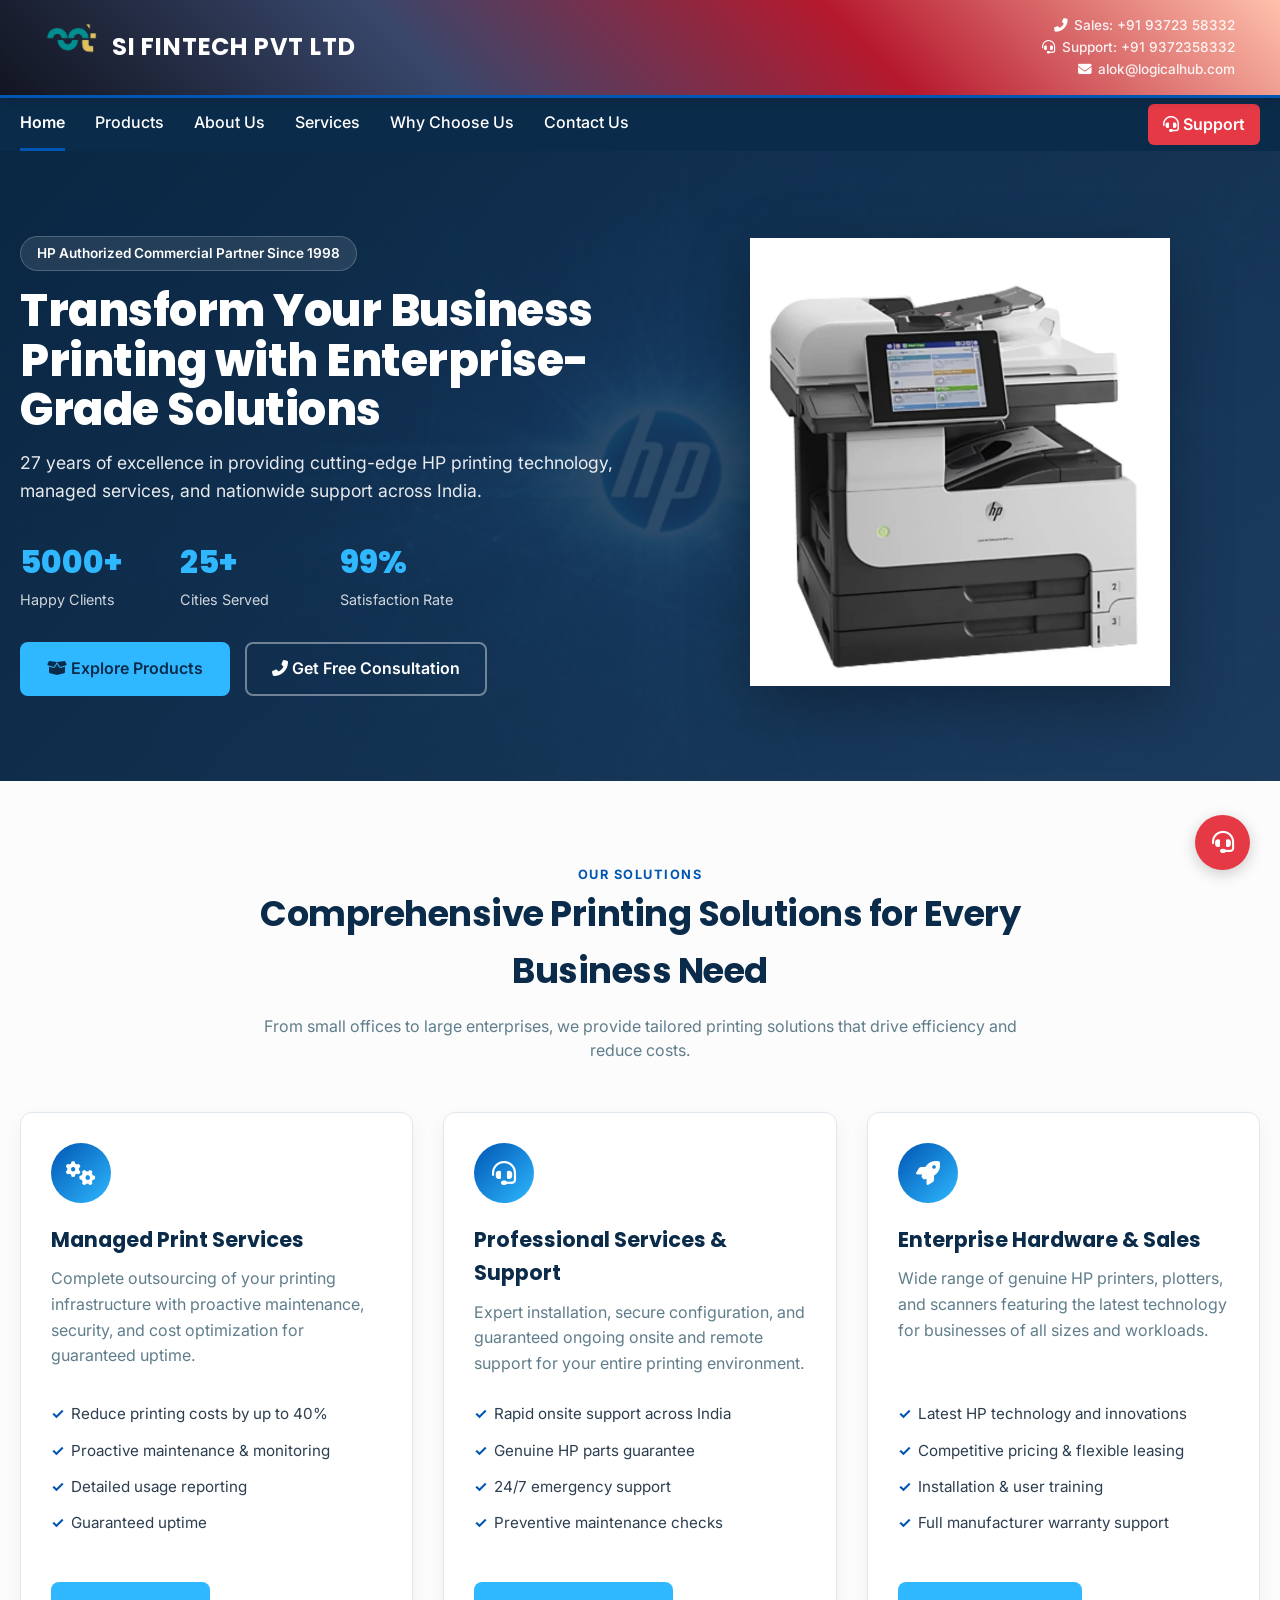
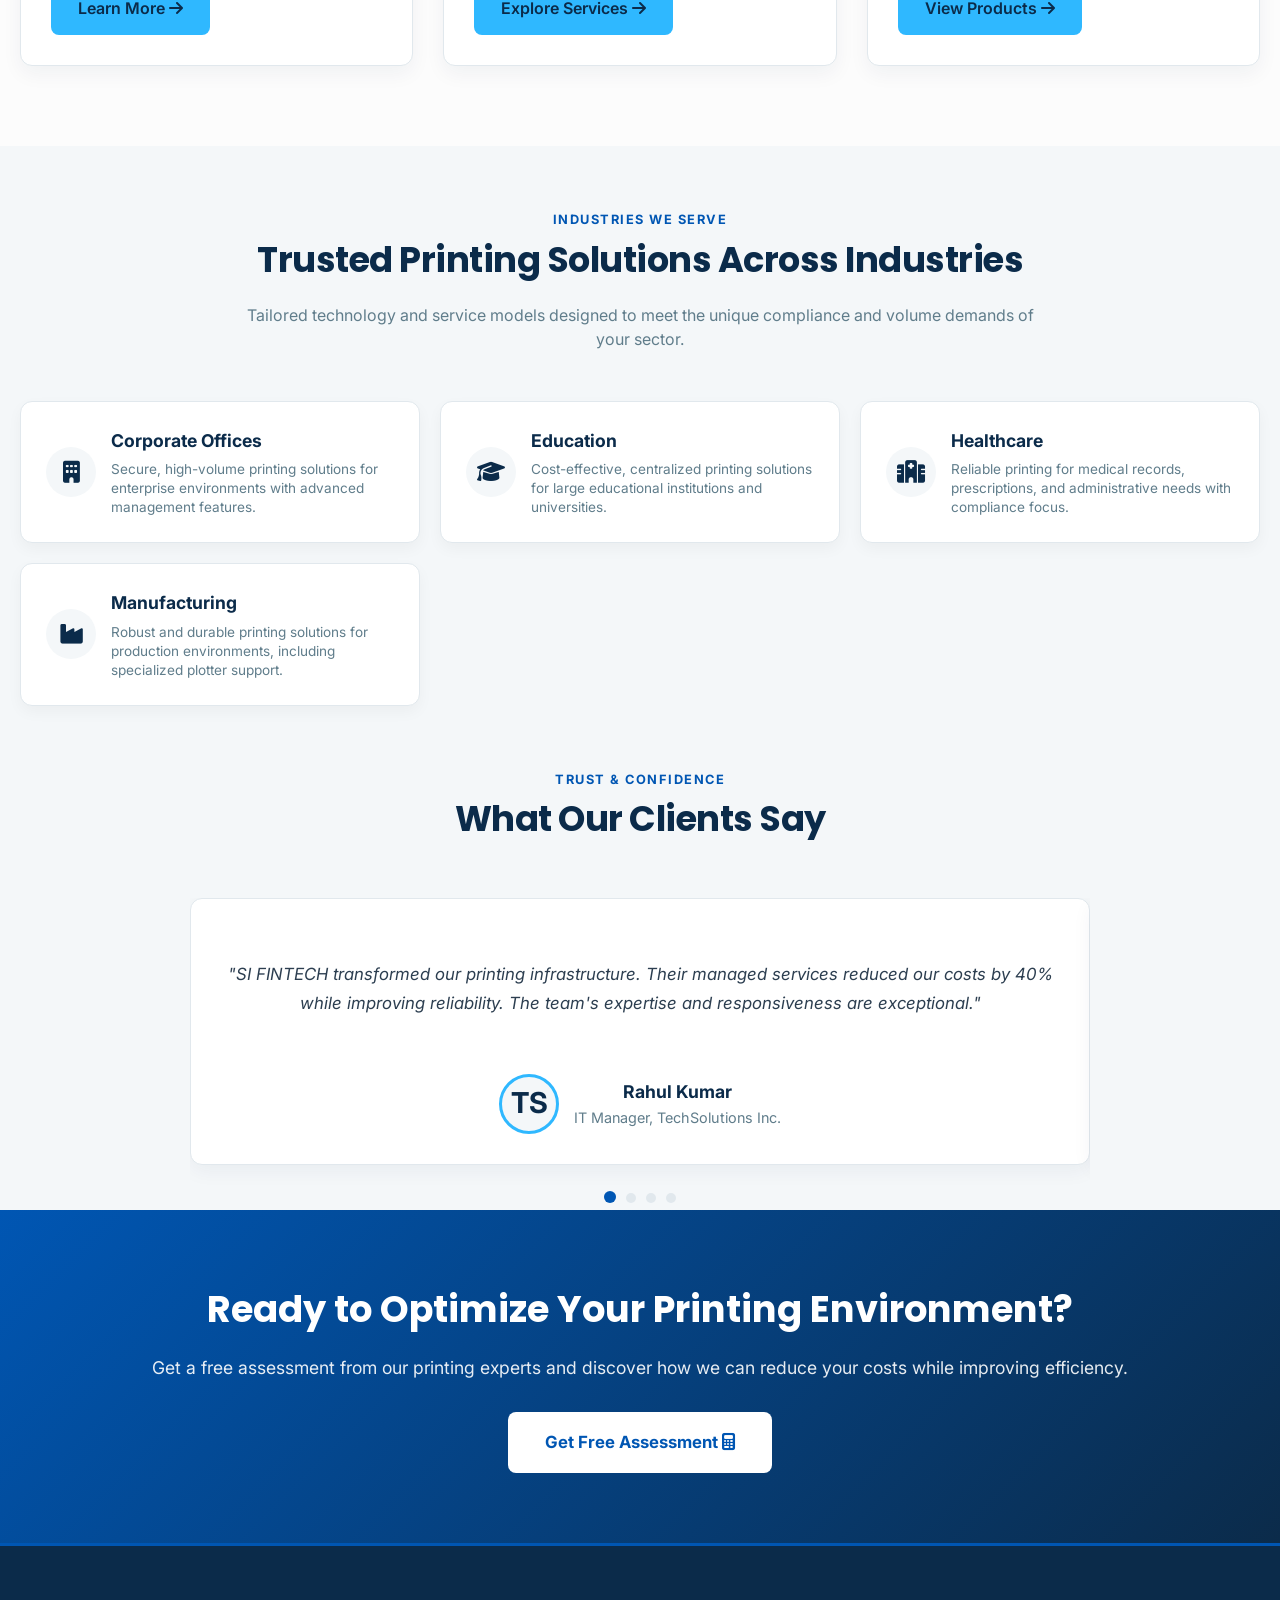
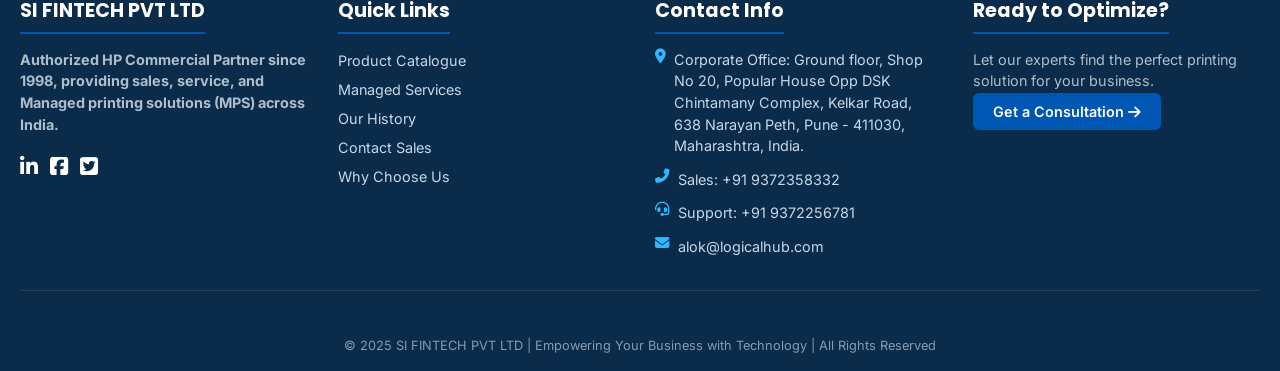
==== commit f79c96c4: "Updated call Numbers" ====
--- a/index.html
+++ b/index.html
@@ -1109,11 +1109,11 @@
             <div class="header-contact">
                 <div class="contact-info">
                     <i class="fas fa-phone-alt"></i>
-                    <a href="tel:+919876543210">Sales: +91 98765 43210</a>
+                    <a href="tel:+9193723 58332">Sales: +91 93723 58332</a>
                 </div>
                 <div class="contact-info">
                     <i class="fas fa-headset"></i>
-                    <a href="tel:+919988776655">Support: +91 99887 76655</a>
+                    <a href="tel:+919372358332">Support: +91 9372358332</a>
                 </div>
                 <div class="contact-info">
                     <i class="fas fa-envelope"></i>
@@ -1404,11 +1404,11 @@
                 </div>
                 <div class="footer-contact-item">
                     <i class="fas fa-phone-alt"></i>
-                    <a href="tel:+919876543210">Sales: +91 98765 43210</a>
+                    <a href="tel:+919372358332">Sales: +91 9372358332</a>
                 </div>
                 <div class="footer-contact-item">
                     <i class="fas fa-headset"></i>
-                    <a href="tel:+919988776655">Support: +91 99887 76655</a>
+                    <a href="tel:+919372256781">Support: +91 9372256781</a>
                 </div>
                 <div class="footer-contact-item">
                     <i class="fas fa-envelope"></i>
@@ -1430,11 +1430,11 @@
 
     <div class="floating-support" id="floatingSupport">
         <div class="support-options" role="menu" aria-hidden="true">
-            <a href="tel:+919876543210" class="support-option" role="menuitem">
+            <a href="tel:+919372358332" class="support-option" role="menuitem">
                 <i class="fas fa-phone"></i>
                 <span>Call Sales</span>
             </a>
-            <a href="tel:+919988776655" class="support-option" role="menuitem">
+            <a href="tel:+919372256781" class="support-option" role="menuitem">
                 <i class="fas fa-headset"></i>
                 <span>Call Support</span>
             </a>
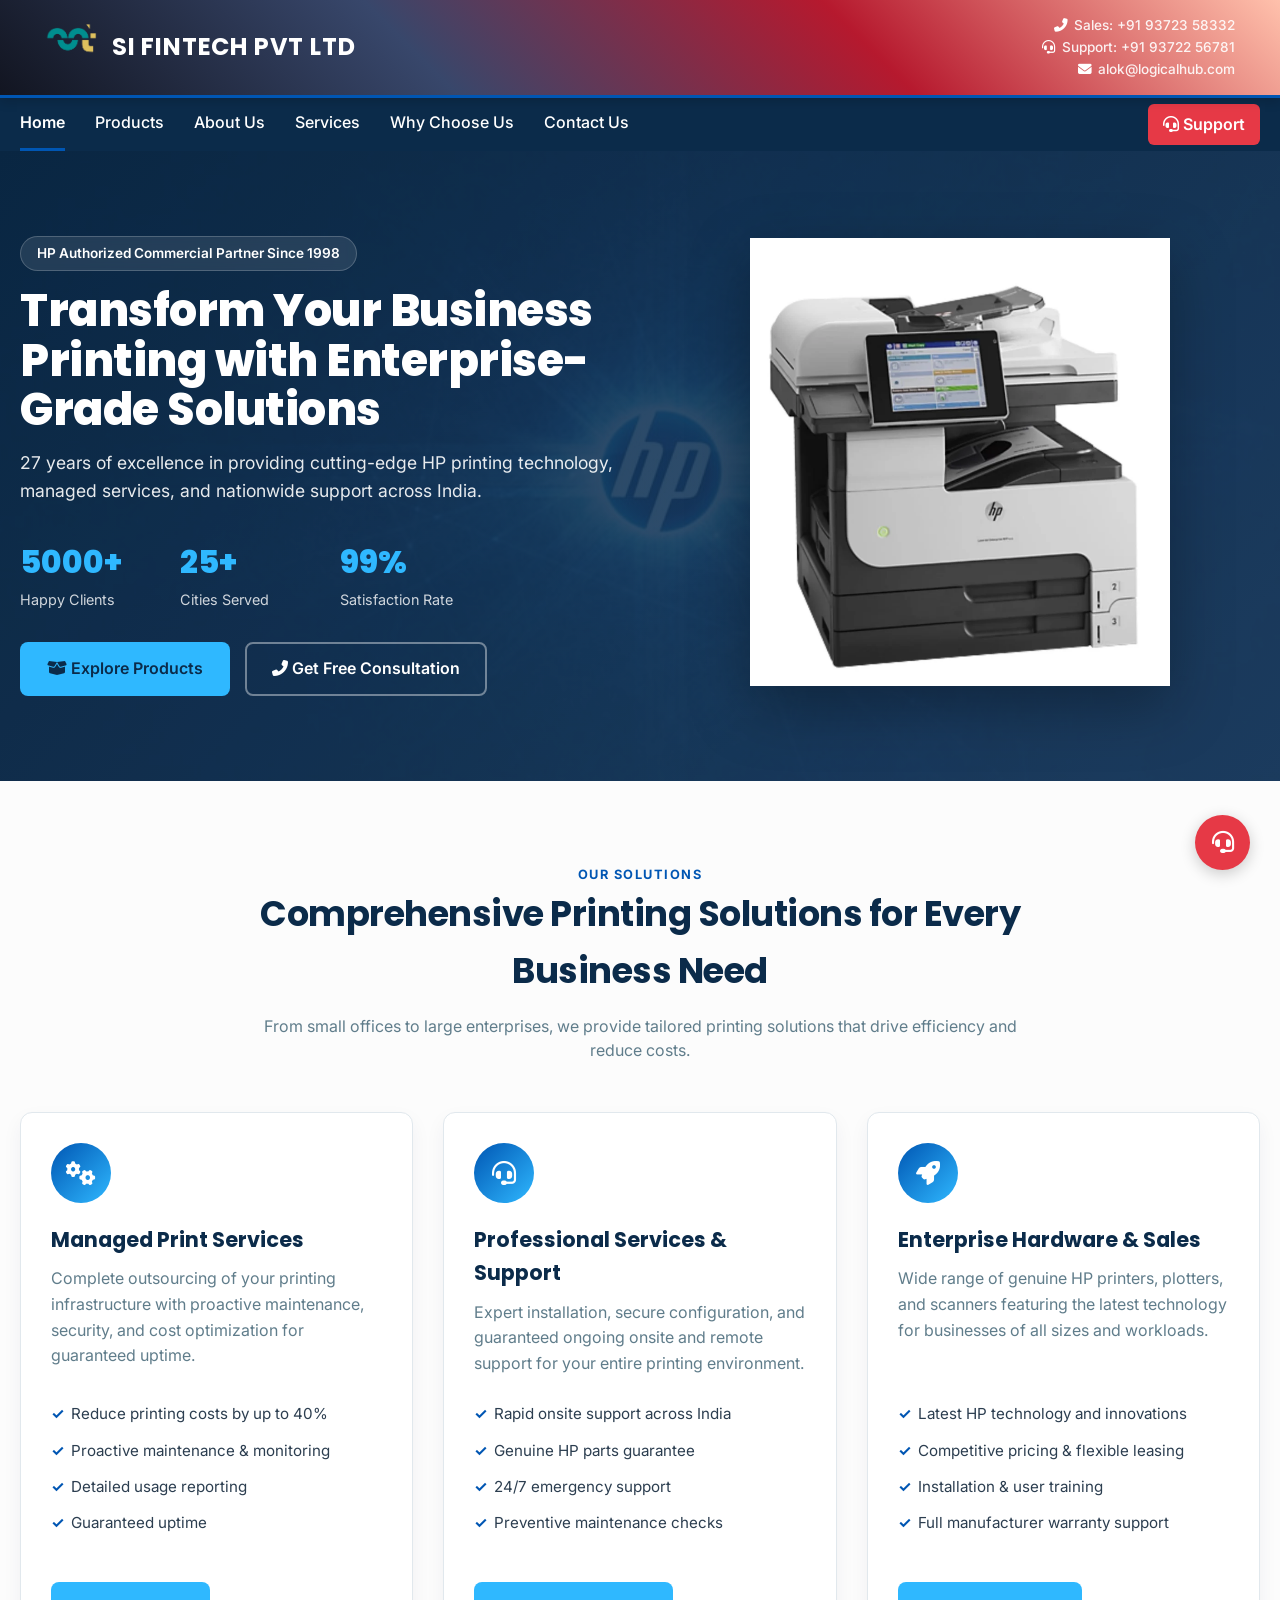
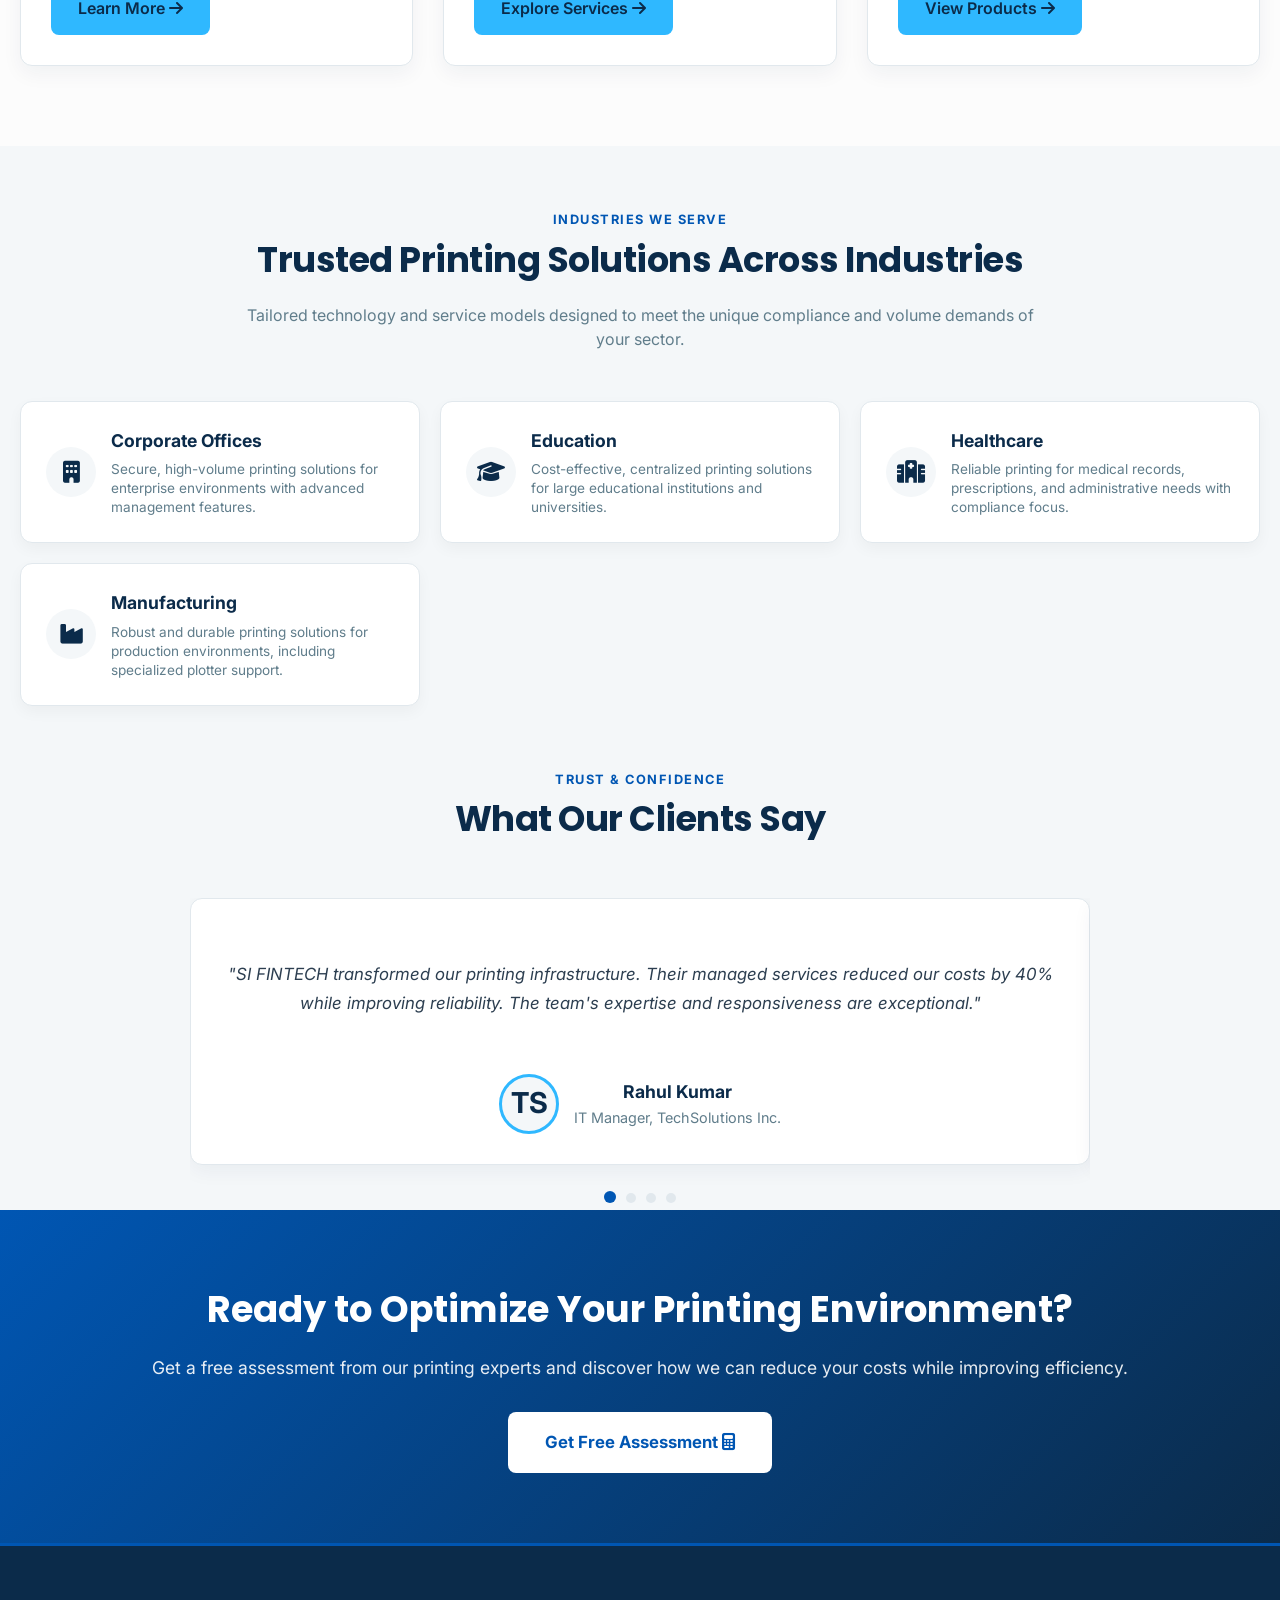
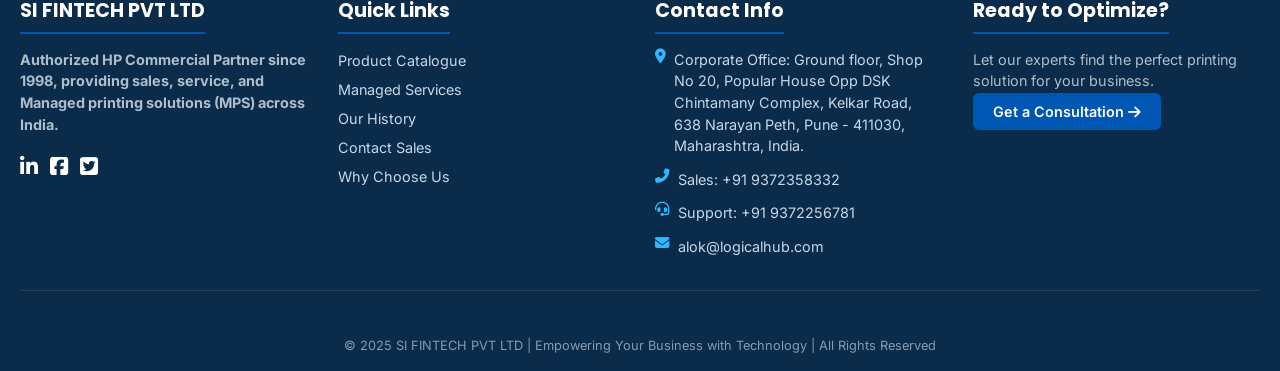
==== commit 4ba37cee: "modify contacts" ====
--- a/index.html
+++ b/index.html
@@ -1113,7 +1113,7 @@
                 </div>
                 <div class="contact-info">
                     <i class="fas fa-headset"></i>
-                    <a href="tel:+919372358332">Support: +91 9372358332</a>
+                    <a href="tel:+91 9372256781">Support: +91 93722 56781</a>
                 </div>
                 <div class="contact-info">
                     <i class="fas fa-envelope"></i>
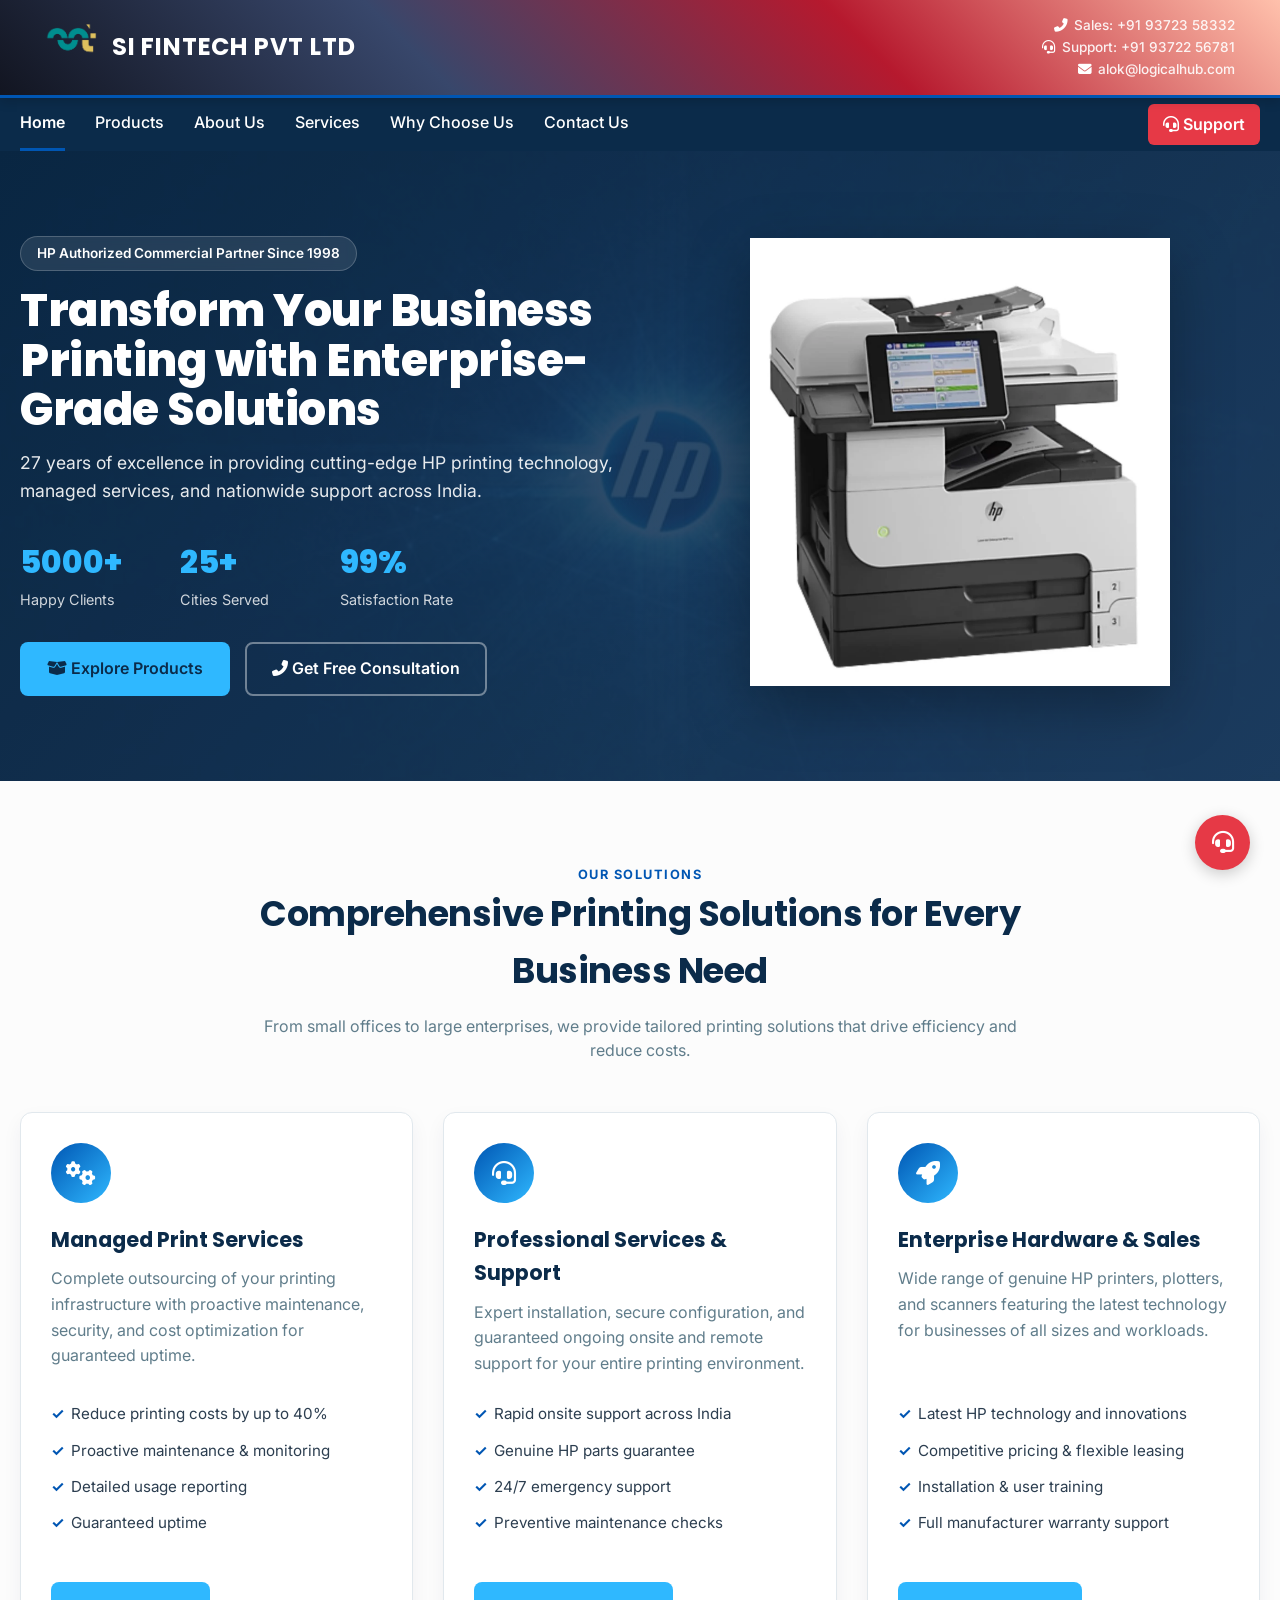
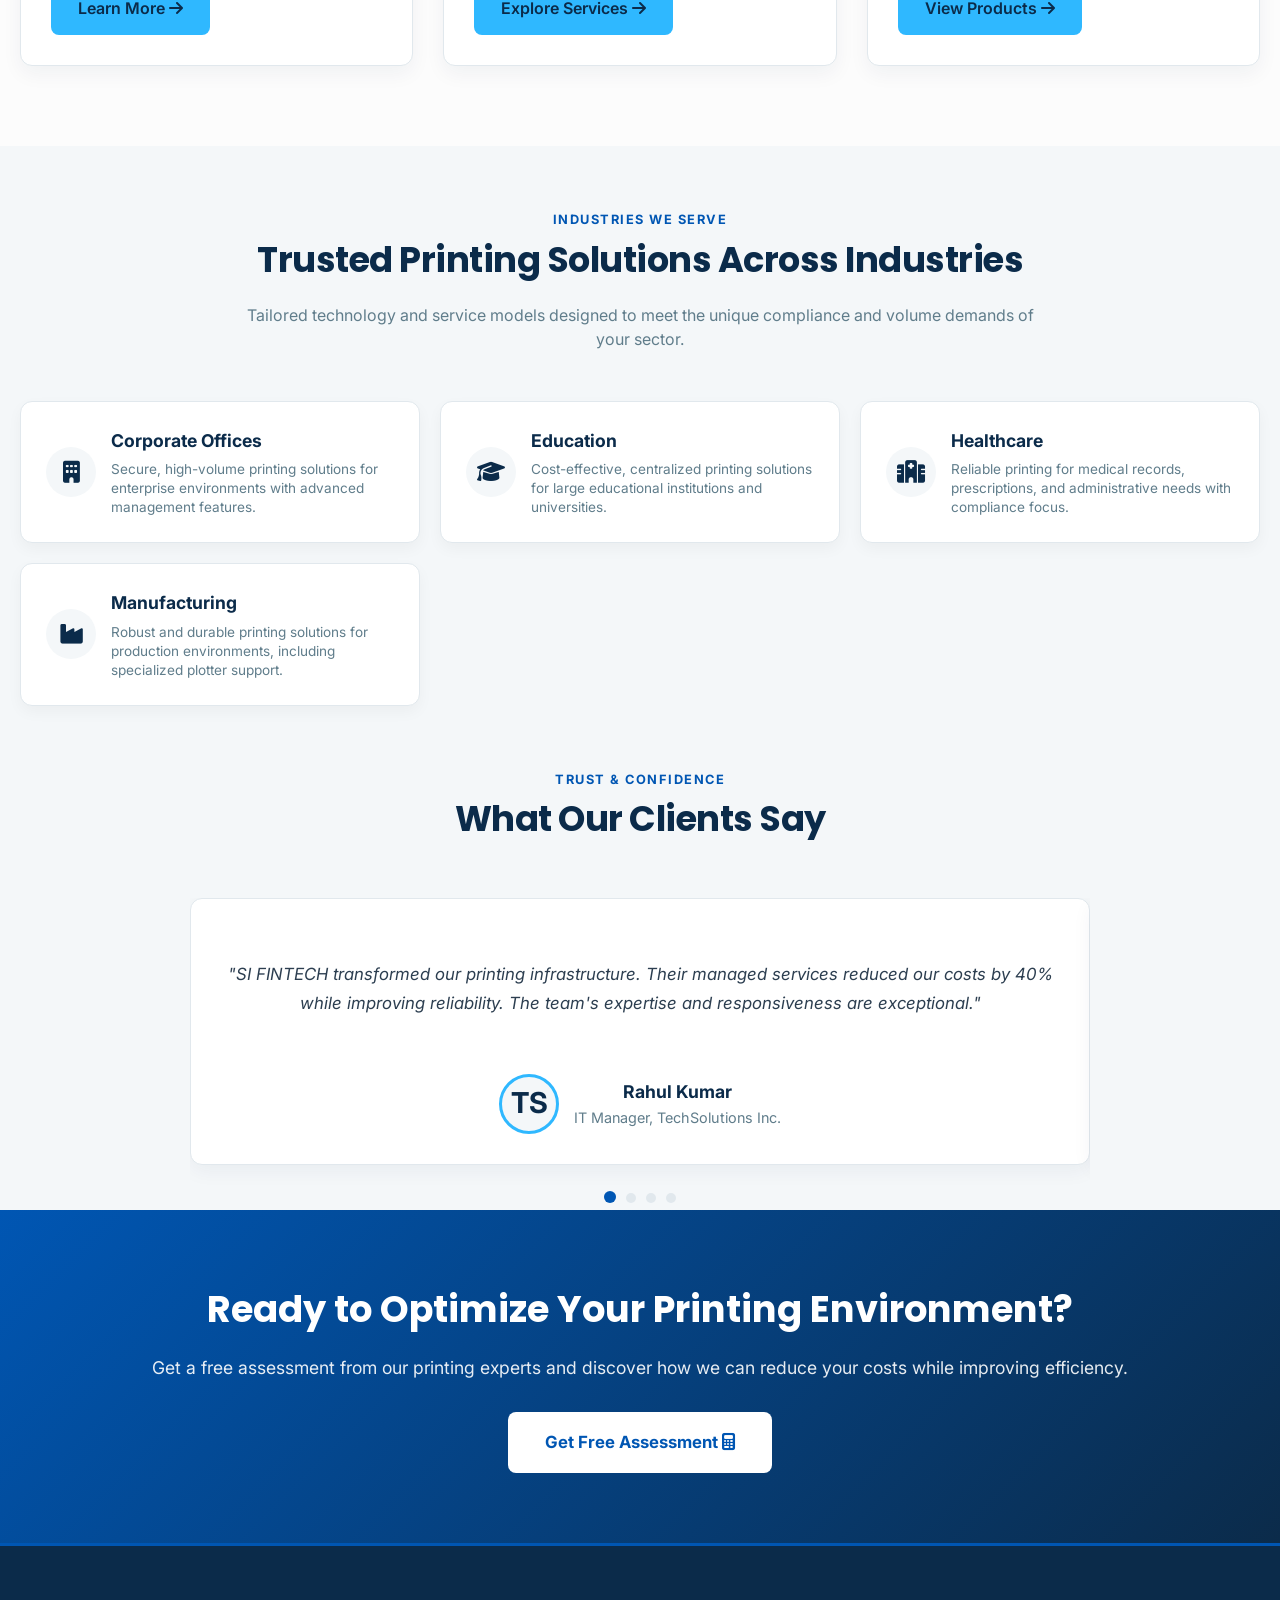
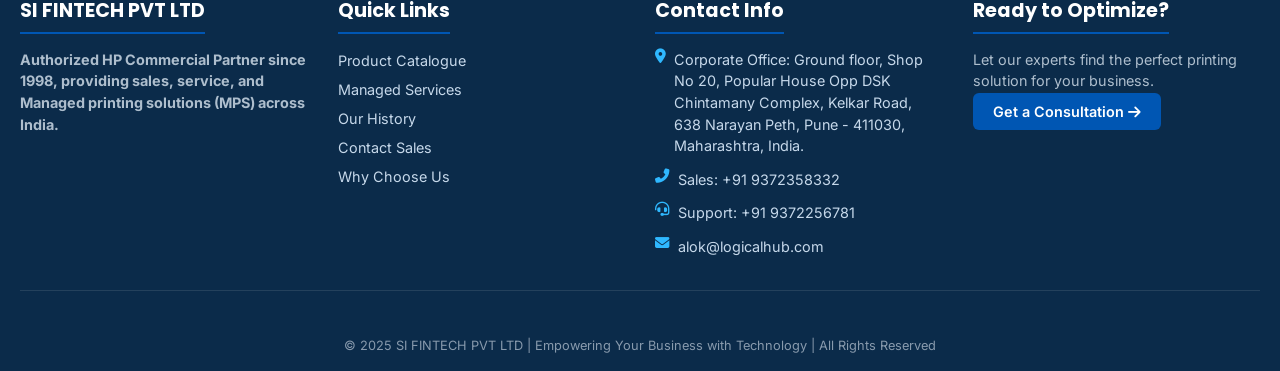
==== commit a78cf0b6: "All small things make proper" ====
--- a/index.html
+++ b/index.html
@@ -3,6 +3,7 @@
 
 <head>
     <meta charset="UTF-8">
+    <meta name="google-site-verification" content="t_My2vglmFIZ9RmVISZCrwJFesnvnvD5j3QYnWnoWCU" />
     <meta name="viewport" content="width=device-width, initial-scale=1.0">
     <title>SI FINTECH LTD - Premium HP Printer Solutions</title>
     <meta name="description"
@@ -1128,7 +1129,7 @@
             <a href="index.html" class="active">Home</a>
             <a href="products.html">Products</a>
             <a href="about.html">About Us</a>
-            <a href="services.html">Services</a>
+            <a href="Services.html">Services</a>
             <a href="unique.html">Why Choose Us</a>
             <a href="contact.html">Contact Us</a>
             <a href="support.html" class="support-link"><i class="fas fa-headset"></i> Support</a>
@@ -1373,22 +1374,14 @@
                     <b>Authorized HP Commercial Partner since 1998, providing sales, service, and Managed printing
                         solutions (MPS) across India.</b>
                 </p>
-                <div class="social-links" aria-label="Social Media Links">
-                    <a href="https://www.linkedin.com/cws/share?url=https://www.indiamart.com/sifintech/
-                            " aria-label="LinkedIn"><i class="fab fa-linkedin-in"></i></a>
-                    <a href="https://www.facebook.com/sharer.php?u=https://www.indiamart.com/sifintech/"
-                        aria-label="Facebook"><i class="fab fa-facebook-square"></i></a>
-                    <a href="https://x.com/intent/post?url=https%3A%2F%2Fwww.indiamart.com%2Fsifintech%2F"
-                        aria-label="Twitter"><i class="fab fa-twitter-square"></i></a>
-
-                </div>
+                
             </div>
 
             <div class="footer-column footer-links">
                 <h4>Quick Links</h4>
                 <ul>
                     <li><a href="products.html">Product Catalogue</a></li>
-                    <li><a href="services.html">Managed Services</a></li>
+                    <li><a href="Services.html">Managed Services</a></li>
                     <li><a href="about.html">Our History</a></li>
                     <li><a href="contact.html">Contact Sales</a></li>
                     <li><a href="unique.html">Why Choose Us</a></li>
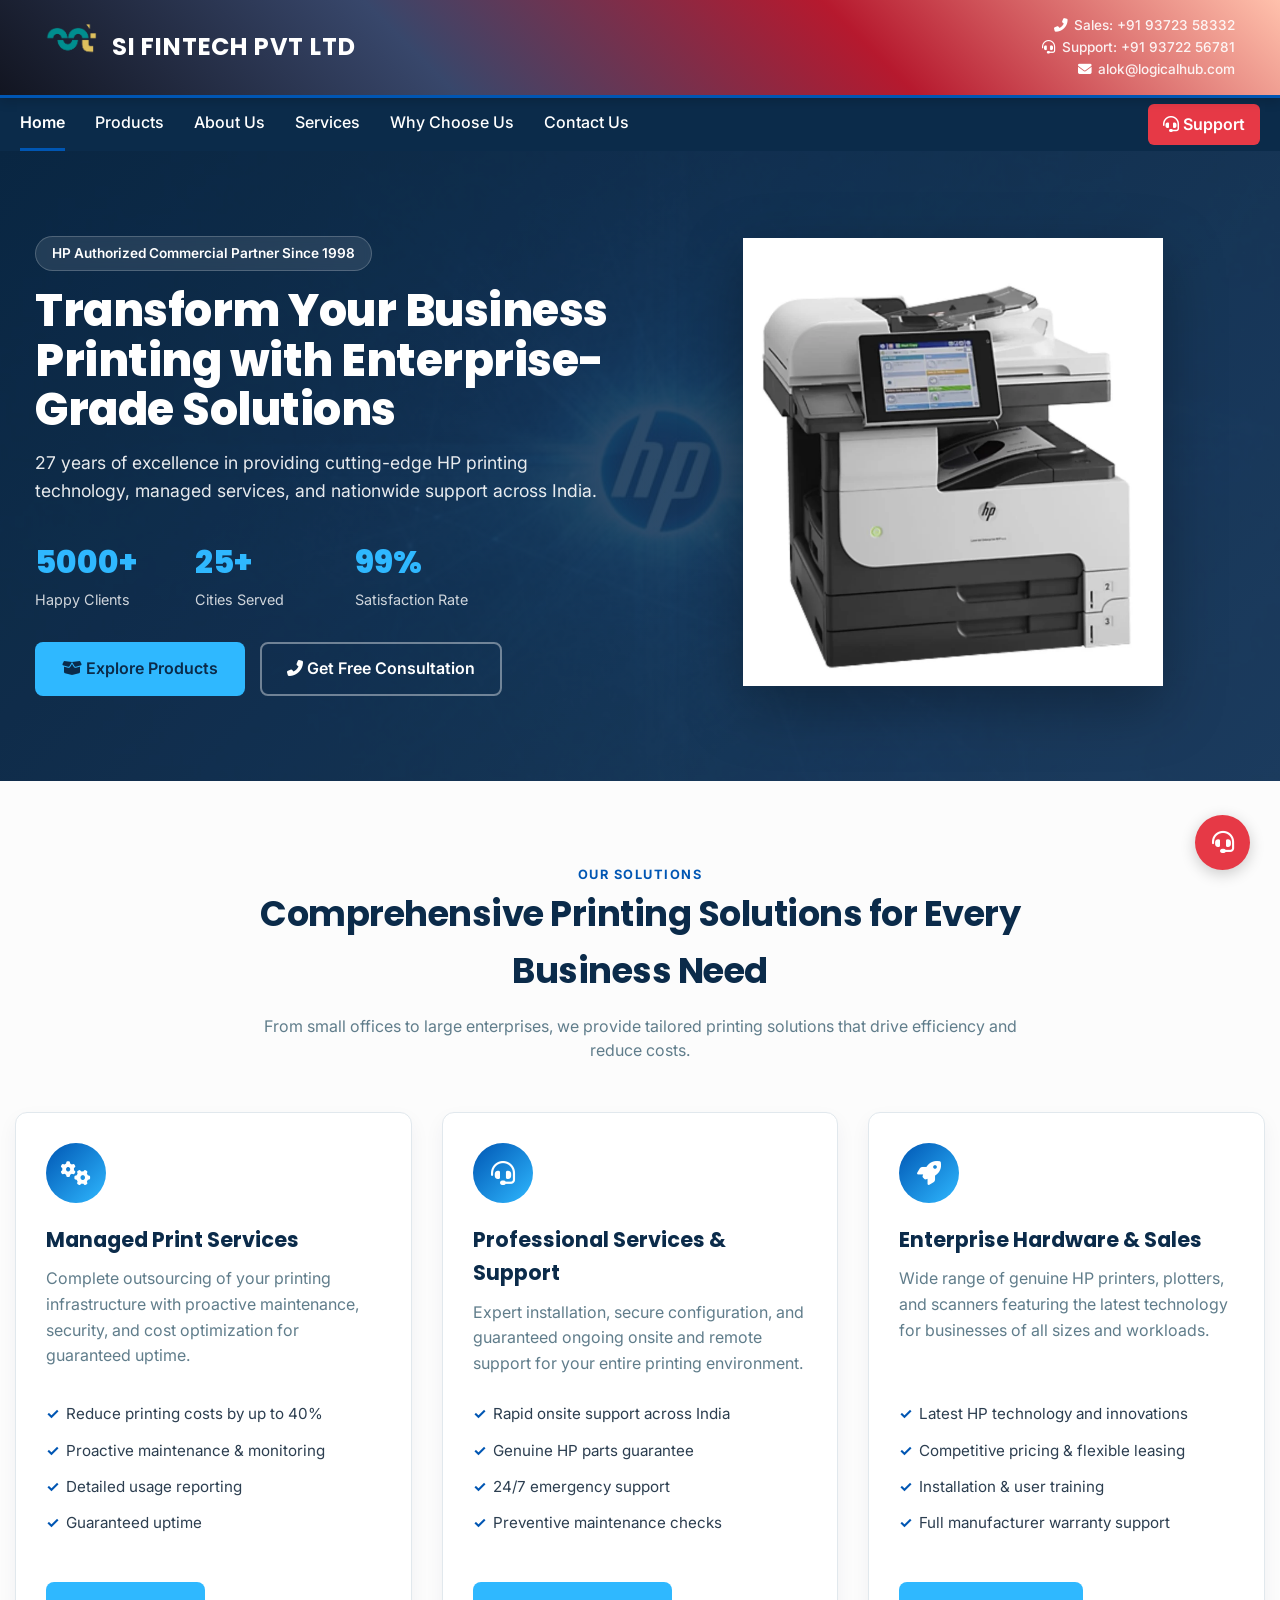
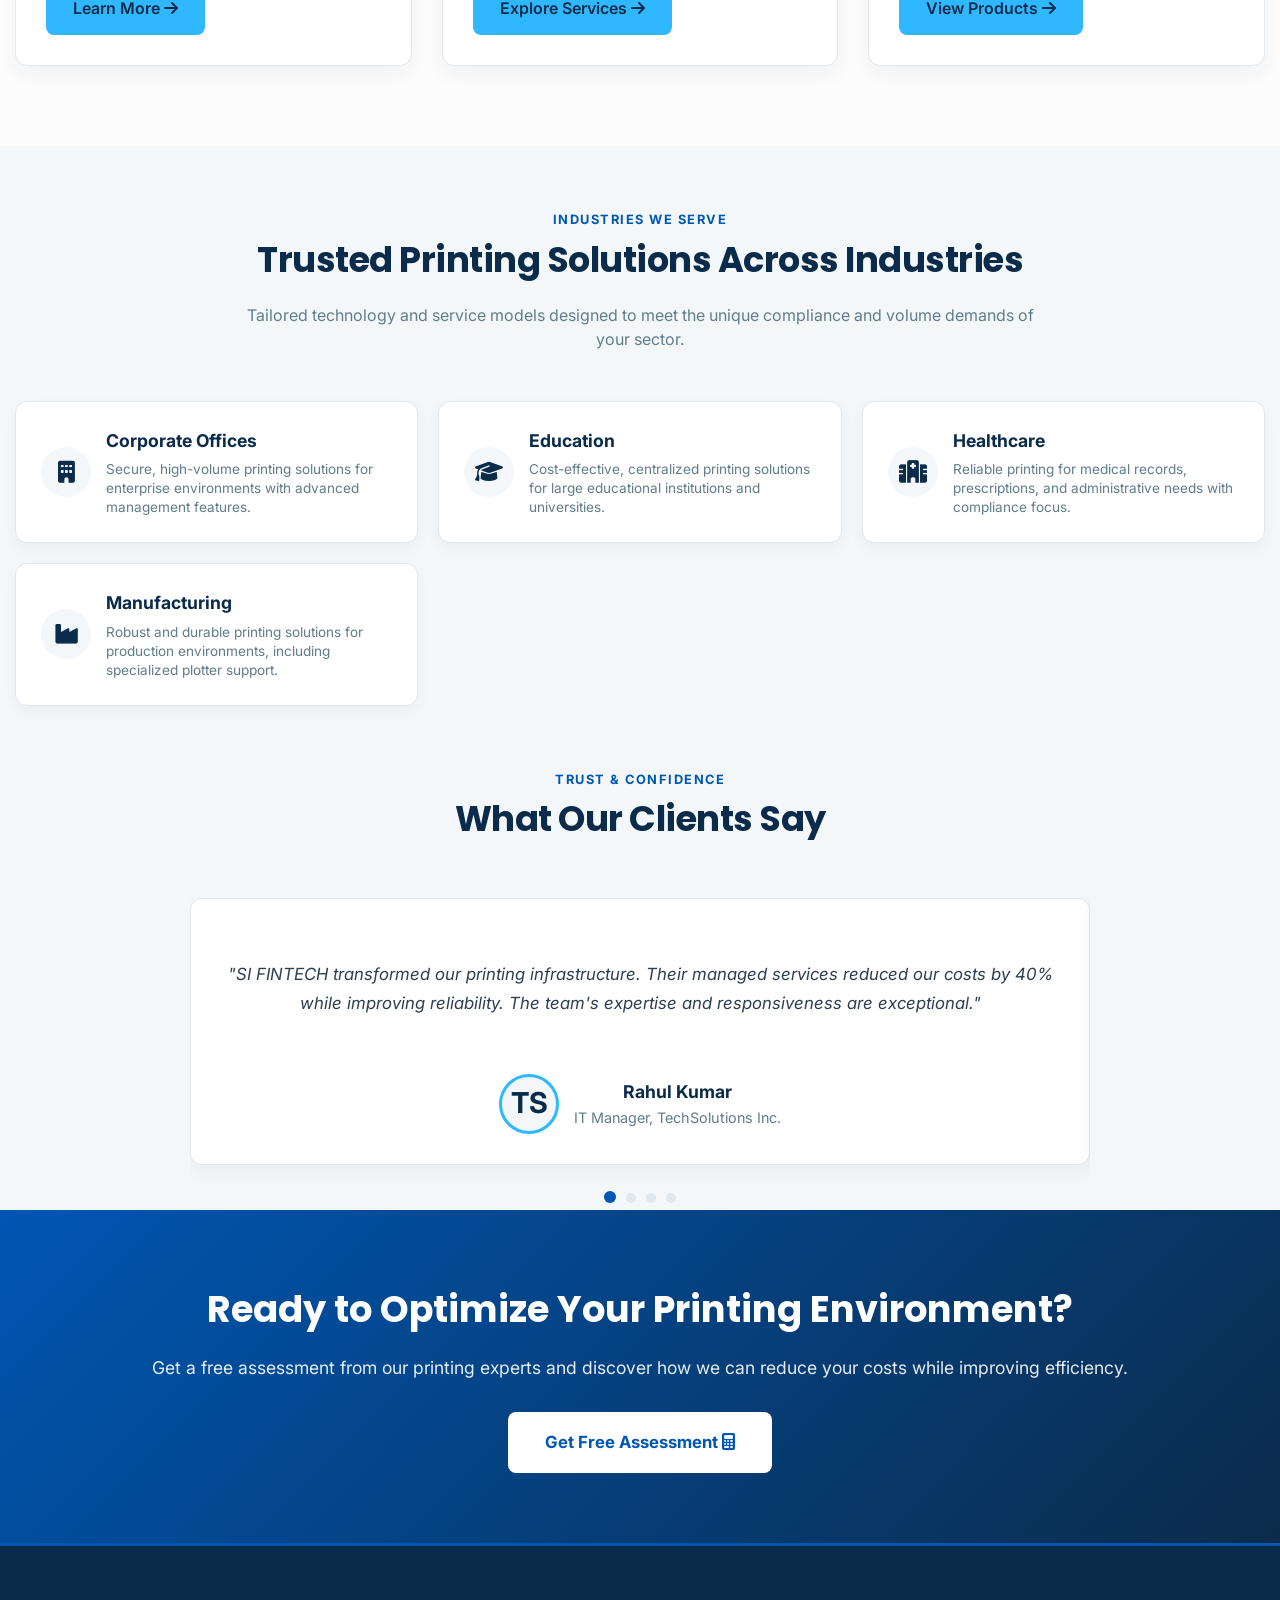
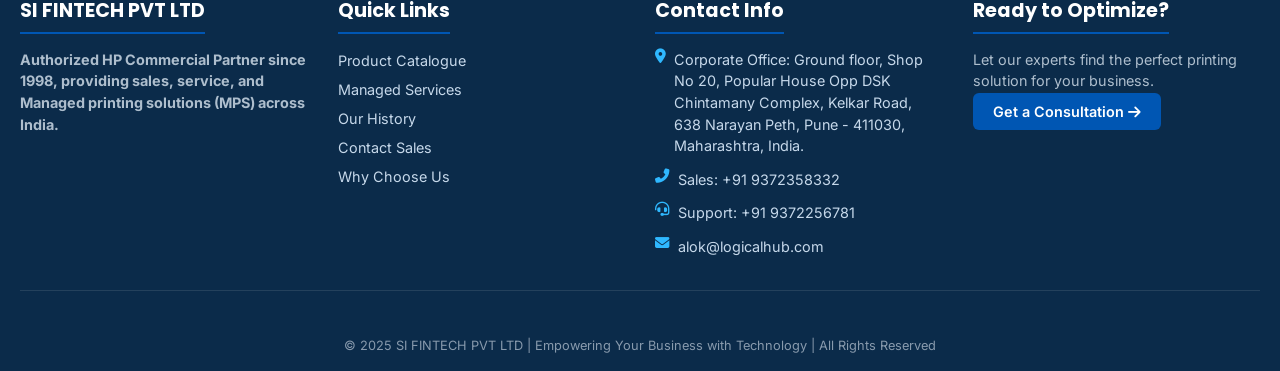
==== commit 750ff724: "Fix responsiveness for mobile" ====
--- a/index.html
+++ b/index.html
@@ -11,6 +11,7 @@
     <link rel="stylesheet" href="https://cdnjs.cloudflare.com/ajax/libs/font-awesome/6.4.0/css/all.min.css">
     <link rel="preconnect" href="https://fonts.googleapis.com">
     <link rel="preconnect" href="https://fonts.gstatic.com" crossorigin>
+    <link rel="stylesheet" href="style.css">
     <link
         href="https://fonts.googleapis.com/css2?family=Poppins:wght@400;600;700;800&family=Inter:wght@400;500;600;700&display=swap"
         rel="stylesheet">
--- a/style.css
+++ b/style.css
@@ -0,0 +1,232 @@
+/* ----------------------------------------------------
+   GLOBAL RESPONSIVE FIXES (applies to all pages)
+---------------------------------------------------- */
+
+/* Make all images responsive */
+img {
+    max-width: 100%;
+    height: auto;
+}
+
+/* Fix container overflow on small screens */
+section, .page-container {
+    padding-left: 15px !important;
+    padding-right: 15px !important;
+}
+
+/* Mobile NAVIGATION FIX */
+@media (max-width: 768px) {
+    .nav-container {
+        flex-wrap: wrap;
+        gap: 15px !important;
+        justify-content: center !important;
+        padding: 10px 0 !important;
+    }
+
+    nav a {
+        font-size: 0.9rem !important;
+        padding: 8px 5px !important;
+    }
+
+    .support-link {
+        padding: 6px 12px !important;
+        font-size: 0.85rem !important;
+    }
+
+    header .header-content,
+    header .header-container {
+        flex-direction: column !important;
+        text-align: center !important;
+        gap: 10px !important;
+    }
+
+    .header-contact {
+        align-items: center !important;
+    }
+}
+
+/* ----------------------------------------------------
+   HOMEPAGE RESPONSIVE FIXES
+---------------------------------------------------- */
+
+@media (max-width: 768px) {
+
+    .hero {
+        display: flex;
+        flex-direction: column;
+        text-align: center;
+        padding: 40px 10px !important;
+    }
+
+    .hero-text h1 {
+        font-size: 1.8rem !important;
+        line-height: 1.2 !important;
+    }
+
+    .hero-text p {
+        font-size: 1rem !important;
+    }
+
+    .hero-product {
+        max-width: 70% !important;
+        margin: 20px auto !important;
+    }
+
+    .solutions-grid,
+    .industry-grid {
+        grid-template-columns: 1fr !important;
+        gap: 20px !important;
+    }
+}
+
+/* ----------------------------------------------------
+   PRODUCTS PAGE (products.html)
+---------------------------------------------------- */
+
+@media (max-width: 768px) {
+
+    .products-header h1 {
+        font-size: 2rem !important;
+        text-align: center !important;
+    }
+
+    .products-intro p {
+        text-align: center !important;
+    }
+
+    .product-grid {
+        grid-template-columns: 1fr !important;
+        gap: 25px !important;
+    }
+
+    .product-card {
+        padding: 20px !important;
+    }
+}
+
+/* ----------------------------------------------------
+   SERVICES PAGE (Services.html)
+---------------------------------------------------- */
+
+@media (max-width: 768px) {
+    .services-hero h2 {
+        font-size: 2rem !important;
+    }
+
+    .services-hero p {
+        font-size: 1rem !important;
+    }
+
+    .service-grid-main {
+        grid-template-columns: 1fr !important;
+        gap: 20px !important;
+    }
+
+    .value-grid {
+        grid-template-columns: 1fr !important;
+    }
+
+    .process-steps {
+        flex-direction: column !important;
+        gap: 30px !important;
+    }
+
+    .step-number {
+        margin-bottom: 10px !important;
+    }
+}
+
+/* ----------------------------------------------------
+   ABOUT PAGE (about.html)
+---------------------------------------------------- */
+
+@media (max-width: 768px) {
+    .hero h1 {
+        font-size: 2rem !important;
+    }
+
+    .hero p {
+        font-size: 1rem !important;
+    }
+
+    .features-alt {
+        grid-template-columns: 1fr !important;
+        gap: 20px !important;
+    }
+
+    .feature-row {
+        flex-direction: column !important;
+        text-align: center !important;
+    }
+}
+
+/* ----------------------------------------------------
+   UNIQUE PAGE (unique.html)
+---------------------------------------------------- */
+
+@media (max-width: 768px) {
+    .success-stories {
+        grid-template-columns: 1fr !important;
+    }
+
+    .comparison-table th,
+    .comparison-table td {
+        font-size: 0.85rem !important;
+        padding: 10px !important;
+    }
+}
+
+/* ----------------------------------------------------
+   SUPPORT PAGE (support.html)
+---------------------------------------------------- */
+
+@media (max-width: 768px) {
+
+    .support-hero-content h1 {
+        font-size: 2rem !important;
+    }
+
+    .support-hero-content p {
+        font-size: 1rem !important;
+    }
+
+    .support-grid {
+        grid-template-columns: 1fr !important;
+    }
+
+    .form-container {
+        grid-template-columns: 1fr !important;
+        gap: 20px !important;
+    }
+
+    .form-row {
+        grid-template-columns: 1fr !important;
+    }
+}
+
+/* ----------------------------------------------------
+   EXTRA SMALL PHONES (max-width: 600px)
+---------------------------------------------------- */
+
+@media (max-width: 600px) {
+
+    h1, h2, h3 {
+        text-align: center !important;
+    }
+
+    p {
+        font-size: 0.95rem !important;
+    }
+
+    .feature-row img,
+    .service-icon-main {
+        width: 60px !important;
+        height: 60px !important;
+    }
+
+    .floating-support,
+    .back-to-top {
+        bottom: 15px !important;
+        right: 15px !important;
+    }
+}
